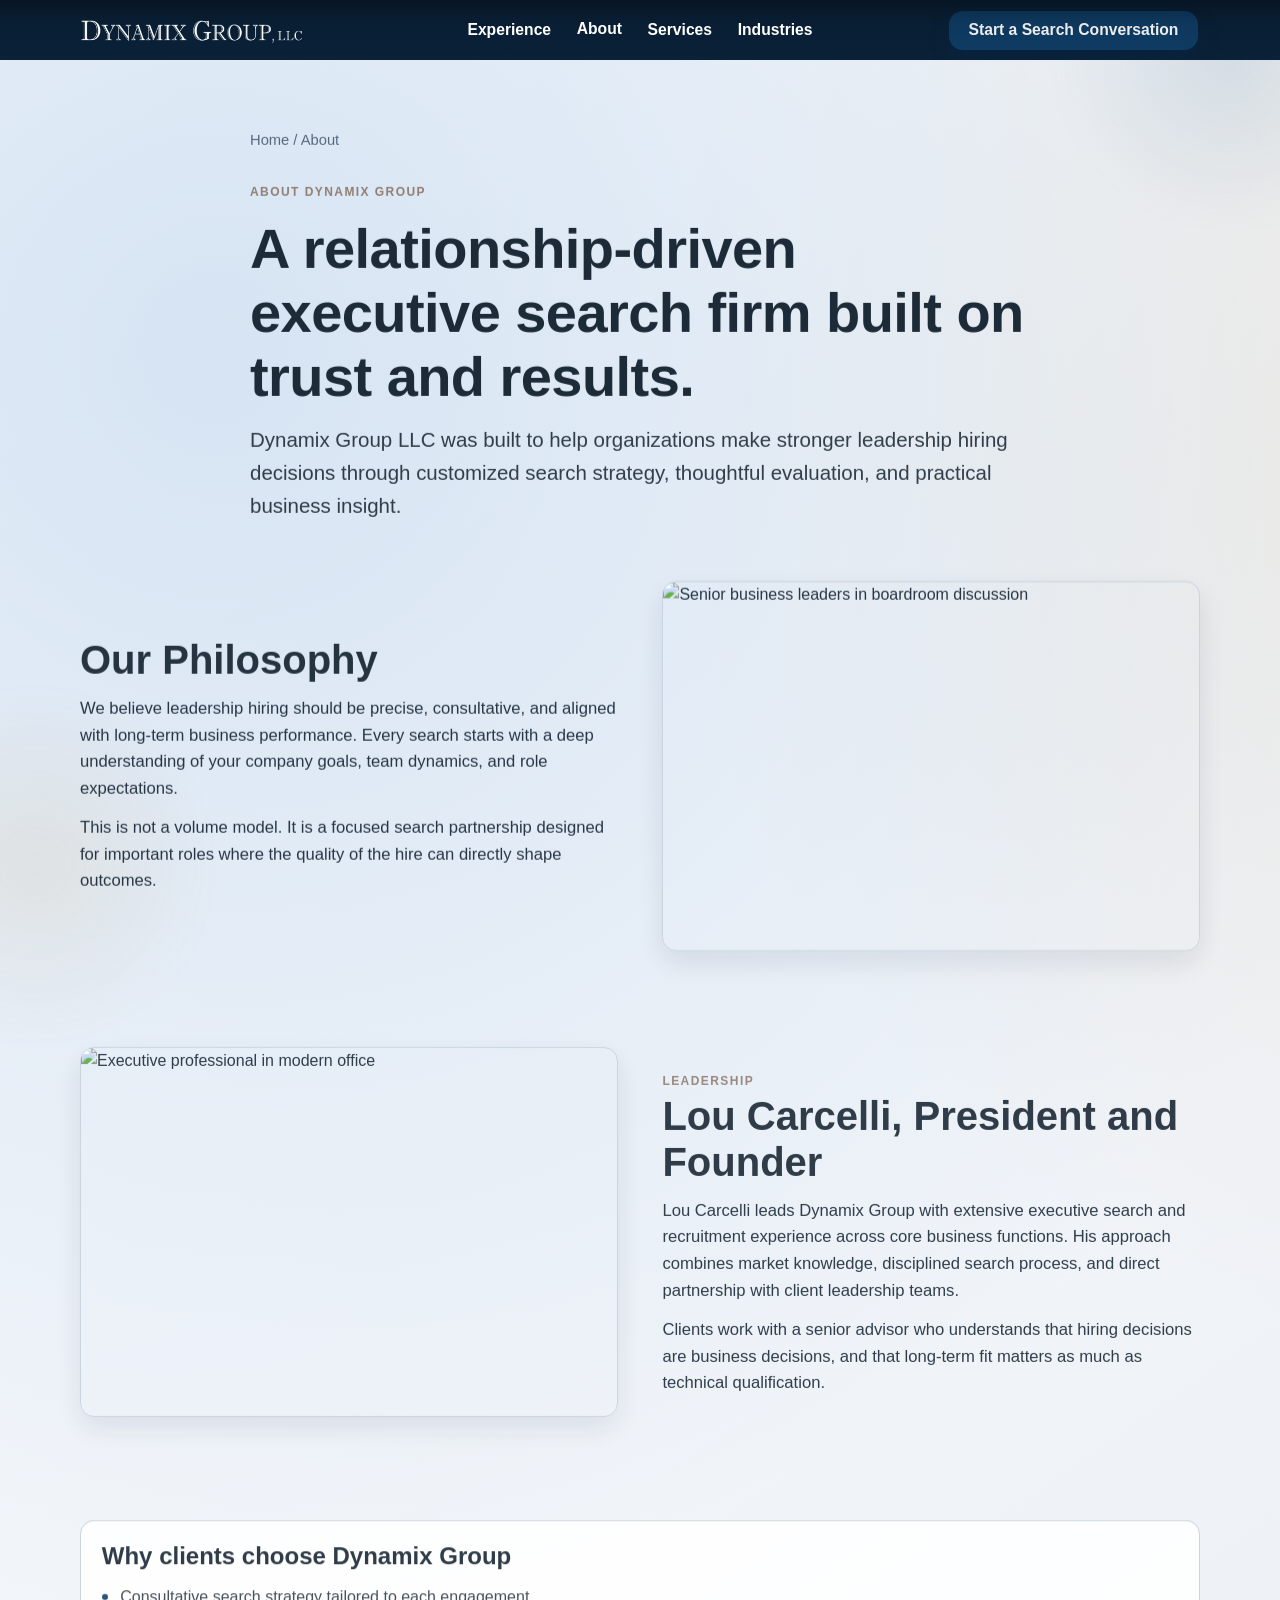
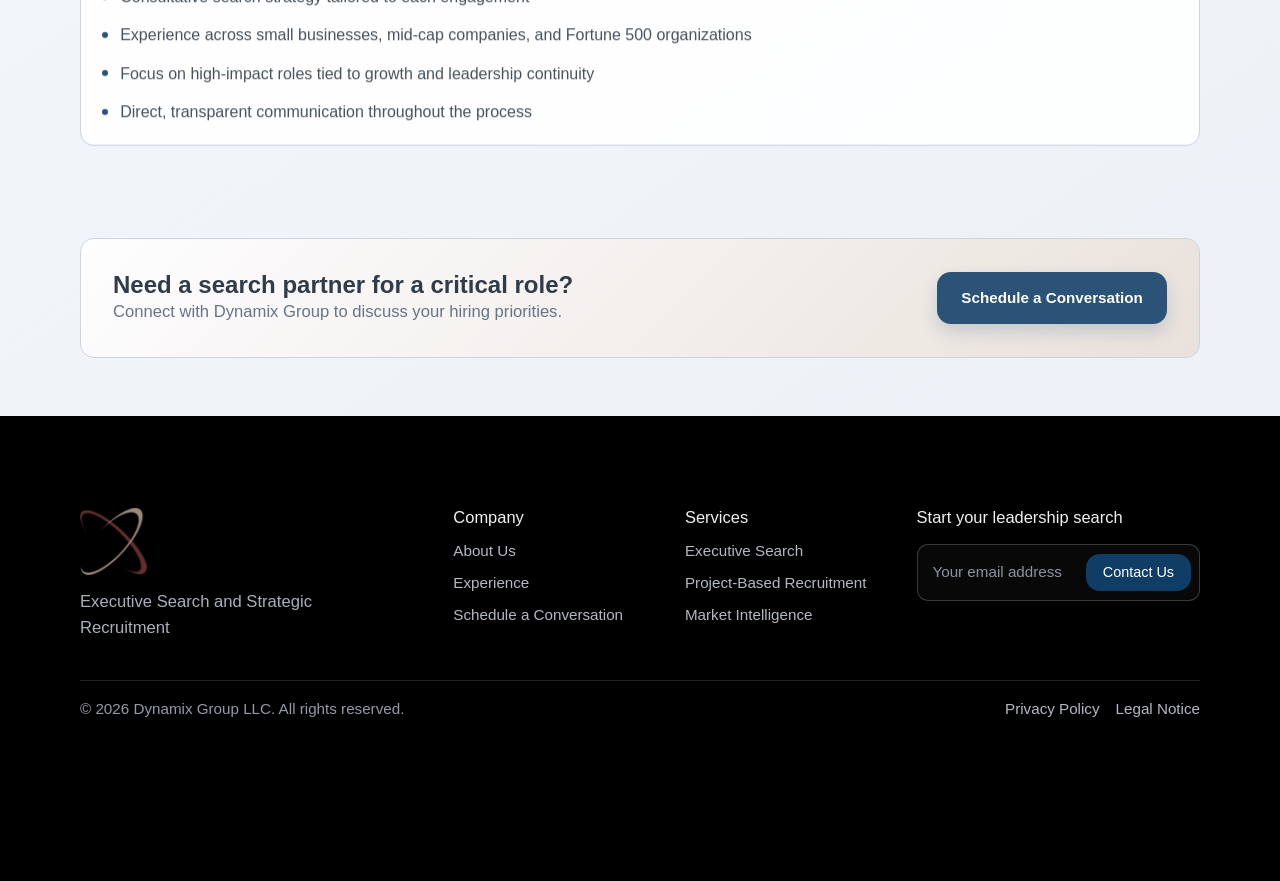
==== about.html @ 551d3ece "Initial commit" ====
<!doctype html>
<html lang="en">
<head>
  <meta charset="UTF-8" />
  <meta name="viewport" content="width=device-width, initial-scale=1.0" />
  <meta name="description" content="Learn about Dynamix Group LLC and Lou Carcelli, President and Founder, and the firm's consultative executive search philosophy." />
  <title>About | Dynamix Group LLC</title>
  <link rel="preconnect" href="https://fonts.googleapis.com" />
  <link rel="preconnect" href="https://fonts.gstatic.com" crossorigin />
  <link href="https://fonts.googleapis.com/css2?family=Cormorant+Garamond:wght@500;600;700&family=Manrope:wght@400;500;600;700&display=swap" rel="stylesheet" />
  <link rel="stylesheet" href="assets/css/styles.css" />
</head>
<body>
  <header class="nav-wrap">
    <div class="container nav">
      <a class="brand" href="index.html" aria-label="Dynamix Group home">
        <img class="brand-wordmark" src="logoword.png" alt="" aria-hidden="true" />
      </a>
      <button class="nav-toggle" aria-label="Toggle menu" aria-expanded="false">Menu</button>
      <nav class="nav-links" aria-label="Primary">
        <div class="nav-menu">
          <a class="nav-link" href="experience.html">Experience</a>
          <a class="nav-link active" href="about.html">About</a>
          <a class="nav-link" href="services.html">Services</a>
          <a class="nav-link" href="industries.html">Industries</a>
        </div>
        <a class="nav-link nav-cta" href="contact.html">Start a Search Conversation</a>
      </nav>
    </div>
  </header>

  <main>
    <section class="page-hero">
      <div class="container statement reveal">
        <p class="breadcrumb">Home / About</p>
        <span class="kicker">About Dynamix Group</span>
        <h1>A relationship-driven executive search firm built on trust and results.</h1>
        <p class="lead">Dynamix Group LLC was built to help organizations make stronger leadership hiring decisions through customized search strategy, thoughtful evaluation, and practical business insight.</p>
      </div>
    </section>

    <section class="section-tight">
      <div class="container split">
        <div class="reveal">
          <h2>Our Philosophy</h2>
          <p style="margin-top: 0.8rem;">We believe leadership hiring should be precise, consultative, and aligned with long-term business performance. Every search starts with a deep understanding of your company goals, team dynamics, and role expectations.</p>
          <p style="margin-top: 0.8rem;">This is not a volume model. It is a focused search partnership designed for important roles where the quality of the hire can directly shape outcomes.</p>
        </div>
        <div class="media-block reveal">
          <img src="https://images.unsplash.com/photo-1520607162513-77705c0f0d4a?auto=format&fit=crop&w=1400&q=80" alt="Senior business leaders in boardroom discussion" loading="lazy" />
        </div>
      </div>
    </section>

    <section class="section">
      <div class="container split">
        <div class="media-block reveal">
          <img src="https://images.unsplash.com/photo-1560250097-0b93528c311a?auto=format&fit=crop&w=1400&q=80" alt="Executive professional in modern office" loading="lazy" />
        </div>
        <div class="reveal">
          <span class="kicker">Leadership</span>
          <h2>Lou Carcelli, President and Founder</h2>
          <p style="margin-top: 0.8rem;">Lou Carcelli leads Dynamix Group with extensive executive search and recruitment experience across core business functions. His approach combines market knowledge, disciplined search process, and direct partnership with client leadership teams.</p>
          <p style="margin-top: 0.8rem;">Clients work with a senior advisor who understands that hiring decisions are business decisions, and that long-term fit matters as much as technical qualification.</p>
        </div>
      </div>
    </section>

    <section class="section-tight">
      <div class="container">
        <div class="card reveal">
          <h3>Why clients choose Dynamix Group</h3>
          <ul class="list" style="margin-top: 0.9rem;">
            <li>Consultative search strategy tailored to each engagement</li>
            <li>Experience across small businesses, mid-cap companies, and Fortune 500 organizations</li>
            <li>Focus on high-impact roles tied to growth and leadership continuity</li>
            <li>Direct, transparent communication throughout the process</li>
          </ul>
        </div>
      </div>
    </section>

    <section class="section-tight">
      <div class="container cta-band reveal">
        <div>
          <h3>Need a search partner for a critical role?</h3>
          <p class="muted">Connect with Dynamix Group to discuss your hiring priorities.</p>
        </div>
        <a class="btn btn-primary" href="contact.html">Schedule a Conversation</a>
      </div>
    </section>
  </main>

  <footer class="site-footer">
    <div class="container footer-shell">
      <div class="footer-grid">
        <div class="footer-brand">
          <img class="footer-wordmark" src="logo.png" alt="Dynamix Group LLC" loading="lazy" />
          <p>Executive Search and Strategic Recruitment</p>
        </div>
        <div class="footer-col">
          <h4>Company</h4>
          <a href="about.html">About Us</a>
          <a href="experience.html">Experience</a>
          <a href="contact.html">Schedule a Conversation</a>
        </div>
        <div class="footer-col">
          <h4>Services</h4>
          <a href="services.html">Executive Search</a>
          <a href="services.html">Project-Based Recruitment</a>
          <a href="services.html">Market Intelligence</a>
        </div>
        <div class="footer-news">
          <h4>Start your leadership search</h4>
          <form class="footer-signup" action="contact.html" method="get">
            <input type="email" name="email" placeholder="Your email address" aria-label="Your email address" />
            <button type="submit">Contact Us</button>
          </form>
        </div>
      </div>
      <div class="footer-bottom">
        <span>&copy; <span id="year"></span> Dynamix Group LLC. All rights reserved.</span>
        <div class="footer-links">
          <a href="contact.html">Privacy Policy</a>
          <a href="contact.html">Legal Notice</a>
        </div>
      </div>
    </div>
  </footer>

  <script src="assets/js/main.js" defer></script>
</body>
</html>
---- assets/css/styles.css ----
@import url("https://fonts.cdnfonts.com/css/overused-grotesk");

:root {
  --bg: #eef2f7;
  --surface: #ffffff;
  --text: #162534;
  --muted: #526377;
  --line: #c6d1dc;
  --accent: #0f3d66;
  --accent-strong: #0a2b49;
  --accent-soft: #dde8f4;
  --logo-gold: #9e897d;
  --logo-red: #0f3d66;
  --highlight: var(--logo-gold);
  --navy-surface: #0a2138;
  --radius: 14px;
  --radius-sm: 8px;
  --nav-height: 60px;
  --shadow-soft: 0 12px 30px rgba(10, 33, 56, 0.1);
  --shadow-elevated: 0 18px 44px rgba(10, 33, 56, 0.17);
  --container: min(1120px, 92vw);
  --section-space: clamp(3.5rem, 7vw, 6.25rem);
  --transition: 320ms cubic-bezier(0.2, 0.65, 0.2, 1);
}

* {
  box-sizing: border-box;
}

html {
  scroll-behavior: smooth;
}

main {
  scroll-snap-type: none;
}

main > section {
  min-height: auto;
  display: block;
  padding: 0;
}

body {
  margin: 0;
  font-family: "Overused Grotesk Roman", "Overused Grotesk", "Avenir Next", "Segoe UI", sans-serif;
  color: var(--text);
  background:
    radial-gradient(circle at 12% 10%, rgba(192, 214, 237, 0.6) 0%, transparent 36%),
    radial-gradient(circle at 90% 12%, rgba(191, 143, 72, 0.15) 0%, transparent 28%),
    linear-gradient(145deg, #f8fafd 0%, var(--bg) 54%, #e8eef6 100%);
  background-size: 140% 140%;
  animation: atmosphereShift 22s ease-in-out infinite alternate;
  line-height: 1.6;
  text-rendering: optimizeLegibility;
  position: relative;
  overflow-x: hidden;
}

body::before,
body::after {
  content: "";
  position: fixed;
  width: clamp(220px, 28vw, 420px);
  aspect-ratio: 1;
  border-radius: 999px;
  pointer-events: none;
  z-index: -1;
  filter: blur(14px);
  opacity: 0.35;
}

body::before {
  top: -8rem;
  right: -8rem;
  background: radial-gradient(circle, rgba(84, 129, 171, 0.45) 0%, rgba(84, 129, 171, 0) 70%);
  animation: drift 18s ease-in-out infinite;
}

body::after {
  bottom: -9rem;
  left: -9rem;
  background: radial-gradient(circle, rgba(191, 143, 72, 0.3) 0%, rgba(191, 143, 72, 0) 72%);
  animation: drift 22s ease-in-out infinite reverse;
}

.intro-overlay {
  position: fixed;
  inset: 0;
  z-index: 120;
  display: grid;
  place-items: center;
  background: transparent;
  opacity: 0;
  visibility: hidden;
  pointer-events: none;
  transition: opacity 0ms linear, visibility 0ms linear;
}

.intro-overlay::before {
  content: none;
}

.intro-overlay::after {
  content: none;
}

.intro-panel {
  position: absolute;
  top: 0;
  bottom: 0;
  width: 50.2%;
  pointer-events: none;
  opacity: 1;
  background-color: #000;
  transform: translateX(0);
  transition: transform 620ms cubic-bezier(0.2, 0.75, 0.2, 1);
}

.intro-panel-left {
  left: 0;
}

.intro-panel-right {
  right: 0;
}

.intro-brand {
  display: inline-flex;
  align-items: center;
  gap: clamp(0.85rem, 2vw, 1.2rem);
  padding: 0;
  border: 0;
  border-radius: 0;
  background: transparent;
  backdrop-filter: none;
  opacity: 1;
  transform: translateY(0) scale(1);
  filter: blur(0);
  position: relative;
  z-index: 3;
  transition: opacity 220ms ease, transform 220ms ease;
}

.intro-logo {
  width: clamp(42px, 4.6vw, 66px);
  height: auto;
  border-radius: 0;
  opacity: 1;
  transform: none;
  filter: none;
}

.intro-wordmark {
  width: clamp(170px, 20vw, 340px);
  height: auto;
  border-radius: 0;
  opacity: 1;
  transform: none;
  filter: none;
}

html.intro-pending .intro-overlay {
  opacity: 1;
  visibility: visible;
  pointer-events: auto;
  transition-delay: 0ms;
}


html.intro-pending .home-page .hero,
html.intro-pending .home-page .nav-wrap {
  opacity: 0;
  filter: none;
  transform: none;
}

html.intro-exit .intro-overlay {
  opacity: 1;
  visibility: visible;
  transition: none;
}

html.intro-exit .intro-panel-left {
  transform: translateX(-102%);
}

html.intro-exit .intro-panel-right {
  transform: translateX(102%);
}

html.intro-exit .intro-brand {
  opacity: 0;
  transform: scale(0.98);
}

html.intro-exit .intro-brand {
  animation: introBrandPixelOut 620ms steps(8, end) forwards;
}

html.intro-exit .home-page .hero,
html.intro-exit .home-page .nav-wrap {
  opacity: 1;
  filter: blur(0) contrast(1);
  transform: scale(1);
}

.home-page .hero,
.home-page .nav-wrap {
  transition: opacity 620ms cubic-bezier(0.2, 0.65, 0.2, 1), filter 620ms ease, transform 620ms ease;
}

img {
  max-width: 100%;
  display: block;
  border-radius: var(--radius-sm);
}

a {
  color: inherit;
  text-decoration: none;
}

.container {
  width: var(--container);
  margin-inline: auto;
}

.section {
  padding: clamp(2.2rem, 5vw, 3.8rem) 0;
}

.section-tight {
  padding: clamp(1.4rem, 3.6vw, 2.6rem) 0;
}

.scroll-section {
  --section-shift: 0px;
  --content-shift: 0px;
  --section-opacity: 1;
  transform: translate3d(0, var(--section-shift), 0);
  opacity: var(--section-opacity);
  transition: transform 160ms linear, opacity 160ms linear;
  will-change: transform, opacity;
}

.scroll-section > .container {
  transform: translate3d(0, var(--content-shift), 0);
  transition: transform 160ms linear;
  will-change: transform;
}

.kicker {
  letter-spacing: 0.12em;
  font-size: 0.75rem;
  text-transform: uppercase;
  color: #8f7a6e;
  font-weight: 700;
}

h1,
h2,
h3,
h4 {
  font-family: "Overused Grotesk Roman", "Overused Grotesk", "Avenir Next", "Segoe UI", sans-serif;
  line-height: 1.15;
  color: #152330;
  margin: 0;
}

h1 {
  font-size: clamp(2rem, 4.5vw, 3.5rem);
  letter-spacing: -0.01em;
}

h2 {
  font-size: clamp(1.6rem, 3.2vw, 2.5rem);
}

h3 {
  font-size: clamp(1.15rem, 2.2vw, 1.5rem);
}

p {
  margin: 0;
  color: var(--text);
  font-size: clamp(1.02rem, 1.3vw, 1.12rem);
}

.lead {
  font-size: clamp(1.12rem, 1.6vw, 1.3rem);
  color: #2a3641;
}

.muted {
  color: var(--muted);
}

.nav-wrap {
  position: sticky;
  top: 0;
  z-index: 40;
  backdrop-filter: blur(10px);
  background: var(--navy-surface);
  border-bottom: 0;
  box-shadow: none;
  overflow: hidden;
}

.nav-wrap::before {
  content: "";
  position: absolute;
  left: 0;
  right: 0;
  bottom: 0;
  height: 0.5px;
  background: rgba(255, 255, 255, 0.16);
  pointer-events: none;
}

.nav-wrap::after {
  content: "";
  position: absolute;
  inset: 0;
  background: linear-gradient(180deg, rgba(0, 0, 0, 0.34) 0%, rgba(0, 0, 0, 0.09) 40%, rgba(0, 0, 0, 0) 100%);
  pointer-events: none;
}

.home-page .nav-wrap {
  position: absolute;
  width: 100%;
  background: transparent;
  backdrop-filter: none;
  box-shadow: none;
  border-bottom: 0;
}

.home-page .nav-wrap::after {
  background: none;
}

.nav {
  min-height: var(--nav-height);
  display: flex;
  align-items: center;
  justify-content: space-between;
  gap: 1.2rem;
  position: relative;
}

.brand {
  display: inline-flex;
  align-items: center;
  gap: 0;
  line-height: 1;
  color: #f3f8ff;
  position: relative;
  flex: 0 0 auto;
  z-index: 2;
}

.brand-logo {
  width: 40px;
  height: 40px;
  border-radius: 0;
  object-fit: contain;
  box-shadow: none;
  flex: 0 0 auto;
}

.brand-wordmark {
  height: 32px;
  width: auto;
  max-width: min(46vw, 280px);
  object-fit: contain;
  border-radius: 0;
  box-shadow: none;
  flex: 0 1 auto;
}

.nav-links {
  display: flex;
  align-items: center;
  justify-content: flex-end;
  gap: 0;
  flex: 1 1 auto;
  min-width: 0;
  padding-inline: 0.15rem;
}

.nav-menu {
  display: flex;
  align-items: center;
  justify-content: center;
  gap: clamp(1rem, 2vw, 1.6rem);
  position: absolute;
  left: 50%;
  transform: translateX(-50%);
  min-width: max-content;
  z-index: 1;
}

.nav-link {
  color: #ffffff;
  font-size: 0.98rem;
  font-weight: 600;
  padding: 0.35rem 0;
  border-bottom: 0;
  transition: color var(--transition), transform var(--transition);
}

.nav-link:hover,
.nav-link:focus-visible,
.nav-link.active {
  color: #ffffff;
  transform: translateY(-1px);
}

.nav-cta {
  margin-left: auto;
  padding: 0.68rem 1.2rem;
  border-radius: 14px;
  background: #0f3d66;
  border: 0;
  box-shadow: 0 8px 20px rgba(11, 47, 80, 0.3);
  line-height: 1.1;
}

.nav-cta:hover,
.nav-cta:focus-visible,
.nav-cta.active {
  background: #145182;
  color: #ffffff;
  transform: translateY(-1px);
}

.nav-toggle {
  display: none;
  border: 0;
  background: transparent;
  color: #f3f8ff;
  width: 44px;
  height: 44px;
  border-radius: 8px;
}

.btn {
  display: inline-flex;
  align-items: center;
  justify-content: center;
  gap: 0.45rem;
  padding: 0.82rem 1.45rem;
  border-radius: 14px;
  border: 1px solid transparent;
  font-weight: 700;
  font-size: 0.95rem;
  transition: transform var(--transition), background-color var(--transition), color var(--transition), border-color var(--transition), box-shadow var(--transition);
  position: relative;
  overflow: hidden;
}

.btn:hover,
.btn:focus-visible {
  transform: translateY(-2px);
}

.btn-primary {
  background: var(--logo-red);
  color: #fff;
  box-shadow: 0 8px 18px rgba(15, 61, 102, 0.2);
}

.btn-primary::before {
  content: none;
}

.btn-primary:hover,
.btn-primary:focus-visible {
  background: #0b3152;
  box-shadow: 0 10px 20px rgba(15, 61, 102, 0.24);
}

.btn-secondary {
  border-color: rgba(15, 61, 102, 0.35);
  color: var(--logo-red);
  background: #ffffff;
}

.btn-secondary:hover,
.btn-secondary:focus-visible {
  border-color: var(--logo-red);
  background: #eef4fa;
  box-shadow: 0 8px 16px rgba(15, 61, 102, 0.12);
}

.hero {
  min-height: calc(100svh - var(--nav-height));
  padding-top: clamp(1rem, 2.8vh, 2.1rem);
  padding-bottom: clamp(1rem, 2.8vh, 2.1rem);
  background: #000;
  color: #e9f2fb;
  position: relative;
  overflow: hidden;
}

.hero-video {
  position: absolute;
  inset: 0;
  width: 100%;
  height: 100%;
  object-fit: cover;
  z-index: 0;
}

.home-page .hero {
  min-height: 94svh;
  padding-top: var(--nav-height);
  padding-bottom: 0;
  display: flex;
  align-items: center;
}

.home-page .hero .hero-grid {
  min-height: calc(94svh - var(--nav-height));
  align-content: center;
}

.hero::before,
.hero::after {
  content: "";
  position: absolute;
  inset-inline: 0;
  pointer-events: none;
  z-index: 1;
}

.hero::before {
  top: 0;
  height: 36%;
  background: linear-gradient(180deg, rgba(0, 0, 0, 0.48) 0%, rgba(0, 0, 0, 0.24) 46%, rgba(0, 0, 0, 0) 100%);
}

.hero::after {
  bottom: 0;
  height: 34%;
  background: linear-gradient(0deg, rgba(0, 0, 0, 0.82) 0%, rgba(0, 0, 0, 0.44) 56%, rgba(0, 0, 0, 0) 100%);
}

.hero > .container {
  position: relative;
  z-index: 2;
}

.hero-grid {
  display: grid;
  grid-template-columns: 1fr;
  gap: clamp(1.6rem, 4vw, 3rem);
  align-items: center;
  justify-items: center;
}

.hero-copy {
  display: grid;
  gap: 0.72rem;
  max-width: 860px;
  text-align: center;
  justify-items: center;
}

.hero h1,
.hero h2,
.hero h3,
.hero h4 {
  color: #ffffff;
  font-size: clamp(2.6rem, 6.2vw, 5rem);
  line-height: 1.06;
  margin: 0;
}

.hero-typing {
  min-height: 2.4em;
  display: flex;
  flex-direction: column;
  align-items: center;
  justify-content: center;
  row-gap: 0.2em;
}

.typing-prefix {
  white-space: nowrap;
  display: block;
  text-align: center;
  font-weight: 400;
}

.typing-word {
  display: inline-flex;
  align-items: center;
  justify-content: center;
  min-width: 15ch;
}

.typing-word-live {
  white-space: nowrap;
  text-align: left;
  font-weight: 900;
  text-transform: uppercase;
  letter-spacing: 0.005em;
}

.hero .typing-word-live {
  font-weight: 900 !important;
}

.typing-word-ghost {
  display: none;
}

.typing-cursor {
  display: inline-block;
  width: 0.08em;
  height: 1em;
  background: #ffffff;
  margin-left: 0.08em;
  margin-right: 0.03em;
  vertical-align: -0.08em;
  animation: blinkCursor 900ms steps(1, end) infinite;
}

.hero p,
.hero .lead,
.hero .panel-caption {
  color: #ffffff;
  font-size: clamp(1.1rem, 1.65vw, 1.35rem);
  line-height: 1.4;
}

.hero .kicker {
  color: #ffffff;
}

.hero .btn {
  color: #ffffff;
}

.hero .btn-secondary {
  color: #ffffff;
  border-color: rgba(255, 255, 255, 0.7);
  background: rgba(255, 255, 255, 0.1);
}

.hero .btn-secondary:hover,
.hero .btn-secondary:focus-visible {
  color: #ffffff;
  border-color: #ffffff;
  background: rgba(255, 255, 255, 0.2);
}

.hero-actions {
  display: flex;
  flex-wrap: wrap;
  gap: 0.75rem;
  justify-content: center;
}

.hero-marquee {
  --marquee-visible-logos: 7;
  --marquee-gap: 1.2rem;
  position: absolute;
  left: 0;
  right: 0;
  bottom: 0;
  overflow: hidden;
  z-index: 2;
  pointer-events: none;
  mask-image: none;
  -webkit-mask-image: none;
  padding: 0.2rem 0;
}

.services-marquee {
  position: relative;
  left: auto;
  right: auto;
  bottom: auto;
  z-index: auto;
  width: 100vw;
  max-width: 100vw;
  margin: 0 calc(50% - 50vw) 1.25rem;
  order: 0;
  padding: 0.22rem 0 0.28rem;
}

.services-feature > .container > .services-marquee:first-child {
  margin-top: 0;
  align-self: stretch;
}

.services-marquee::before {
  background: rgba(26, 38, 52, 0.22);
}

.services-marquee::after {
  content: "";
  position: absolute;
  left: 0;
  right: 0;
  bottom: 0;
  height: 0.5px;
  background: rgba(26, 38, 52, 0.14);
  pointer-events: none;
}

.hero-marquee::before {
  content: "";
  position: absolute;
  left: 0;
  right: 0;
  top: 0;
  height: 0.5px;
  background: rgba(255, 255, 255, 0.14);
  pointer-events: none;
}

.hero-marquee-track {
  display: flex;
  align-items: center;
  gap: var(--marquee-gap);
  width: max-content;
  height: 44px;
  animation: heroLogoMarquee 60s linear infinite;
}

.hero-logo-pill {
  height: 44px;
  flex: 0 0 calc((100vw - (var(--marquee-gap) * (var(--marquee-visible-logos) - 1))) / var(--marquee-visible-logos));
  display: inline-flex;
  align-items: center;
  justify-content: center;
  border: 0;
  border-radius: 0;
  background: transparent;
  backdrop-filter: none;
}

.hero-logo-pill img {
  height: 24px;
  width: auto;
  max-width: 170px;
  object-fit: contain;
  border-radius: 0;
  filter: none;
}

.recruiting-activity {
  background: #ffffff;
  border-top: 0;
  border-bottom: 1px solid rgba(160, 173, 190, 0.18);
  padding: clamp(3rem, 5.5vw, 4.8rem) 0;
  min-height: 100svh;
}

.recruiting-wrap {
  display: grid;
  grid-template-columns: minmax(340px, 1.06fr) minmax(280px, 0.94fr);
  gap: clamp(1.6rem, 3vw, 2.6rem);
  align-items: center;
}

.recruiting-visual-card {
  position: relative;
  min-height: clamp(360px, 42vw, 460px);
  width: 100%;
}

.recruiting-alert-stage {
  position: relative;
  z-index: 1;
  padding: 0;
  display: grid;
  align-content: start;
  width: 100%;
  min-height: clamp(320px, 36vw, 400px);
  overflow: visible;
}

.recruiting-alert-card {
  position: absolute;
  left: 0;
  right: 0;
  top: 0;
  z-index: 2;
  border-radius: 14px;
  border: 1px solid rgba(198, 208, 220, 0.9);
  background: rgba(255, 255, 255, 0.92);
  box-shadow: none;
  backdrop-filter: none;
  -webkit-backdrop-filter: none;
  padding: 0.82rem 4rem 0.9rem 3.25rem;
  opacity: 0;
  transform: translate3d(0, 320px, 0) scale(0.98);
  animation: recruitingWheel 10.8s linear infinite;
  animation-delay: var(--alert-delay, 0s);
  animation-play-state: running;
  backface-visibility: hidden;
  contain: paint;
  will-change: transform, opacity;
}

.recruiting-alert-card::before {
  content: "";
  position: absolute;
  left: 0.94rem;
  top: 50%;
  width: 1.72rem;
  height: 1.72rem;
  border-radius: 999px;
  background: linear-gradient(135deg, #f19a3d 0%, #cb3d2f 100%);
  transform: translateY(-50%);
  box-shadow: 0 6px 12px rgba(203, 61, 47, 0.24);
}

.recruiting-alert-card::after {
  content: "+1";
  position: absolute;
  right: 0.95rem;
  top: 50%;
  width: 1.9rem;
  height: 1.9rem;
  border-radius: 999px;
  background: #0f1115;
  color: #ffffff;
  display: inline-flex;
  align-items: center;
  justify-content: center;
  font-size: 0.8rem;
  font-weight: 500;
  transform: translateY(-50%);
  box-shadow: none;
}

.recruiting-alert-card h3 {
  margin: 0.14rem 0 0.2rem;
  font-size: clamp(0.96rem, 1.05vw, 1.04rem);
  line-height: 1.32;
  color: #1a2b3e;
  font-weight: 500;
}

.recruiting-alert-card p {
  margin: 0;
  font-size: clamp(0.83rem, 0.9vw, 0.9rem);
  line-height: 1.42;
  color: #43596f;
}

.recruiting-alert-card:nth-child(4n + 1) {
  background: rgba(255, 255, 255, 0.94);
}

.recruiting-alert-card:nth-child(4n + 2) {
  background: rgba(247, 251, 255, 0.93);
}

.recruiting-alert-card:nth-child(4n + 3) {
  background: rgba(250, 250, 255, 0.92);
}

.recruiting-alert-card:nth-child(4n + 4) {
  background: rgba(248, 250, 252, 0.91);
}

.recruiting-alert-label {
  margin: 0;
  display: flex;
  align-items: center;
  justify-content: space-between;
  gap: 0.5rem;
  font-size: 0.67rem;
  letter-spacing: 0.09em;
  text-transform: uppercase;
  color: #0f3d66;
  font-weight: 500;
}

.recruiting-alert-label span {
  display: inline-flex;
  align-items: center;
  padding: 0.18rem 0.42rem;
  border-radius: 999px;
  background: rgba(15, 61, 102, 0.11);
}

.recruiting-alert-label time {
  letter-spacing: 0.04em;
  color: #6a7d91;
  text-transform: none;
  font-size: 0.66rem;
}

@keyframes recruitingWheel {
  0% {
    opacity: 0.03;
    transform: translate3d(0, 282px, 0) scale(0.985);
    box-shadow: none;
    z-index: 2;
  }
  22% {
    opacity: 0.1;
    transform: translate3d(0, 220px, 0) scale(0.988);
    box-shadow: none;
    z-index: 3;
  }
  44% {
    opacity: 0.24;
    transform: translate3d(0, 150px, 0) scale(0.992);
    box-shadow: none;
    z-index: 4;
  }
  64% {
    opacity: 0.5;
    transform: translate3d(0, 82px, 0) scale(0.996);
    box-shadow: none;
    z-index: 5;
  }
  76% {
    opacity: 0.84;
    transform: translate3d(0, 22px, 0) scale(0.998);
    box-shadow: none;
    z-index: 5;
  }
  82% {
    opacity: 1;
    transform: translate3d(0, -10px, 0) scale(1.018);
    box-shadow: none;
    z-index: 6;
  }
  86% {
    opacity: 1;
    transform: translate3d(0, 0, 0) scale(1);
    box-shadow: none;
    z-index: 6;
  }
  90% {
    opacity: 1;
    transform: translate3d(0, 0, 0) scale(1);
    box-shadow: none;
    z-index: 6;
  }
  94% {
    opacity: 0;
    transform: translate3d(0, -84px, 0) scale(1.02);
    box-shadow: none;
    z-index: 6;
  }
  94.1% {
    opacity: 0;
    transform: translate3d(0, 320px, 0) scale(0.98);
    box-shadow: none;
    z-index: 1;
  }
  100% {
    opacity: 0.04;
    transform: translate3d(0, 282px, 0) scale(0.985);
    box-shadow: none;
    z-index: 2;
  }
}

.recruiting-copy {
  display: grid;
  gap: 0.72rem;
  max-width: 540px;
}

.recruiting-copy h2 {
  margin: 0.2rem 0 0.32rem;
  color: #11273d;
  font-size: clamp(1.8rem, 3vw, 2.8rem);
  line-height: 1.14;
  letter-spacing: -0.01em;
  font-weight: 500;
}

.recruiting-copy p {
  margin: 0;
  color: #31485f;
  font-size: clamp(0.98rem, 1.14vw, 1.1rem);
  line-height: 1.52;
}

.services-feature {
  position: relative;
  background: #f5f7fa;
  border-top: 1px solid rgba(158, 137, 125, 0.28);
  border-bottom: 1px solid rgba(158, 137, 125, 0.18);
  min-height: 100svh;
  display: flex;
  align-items: stretch;
  padding-top: clamp(2rem, 4.2vw, 3rem);
  padding-bottom: clamp(2.4rem, 4.8vw, 3.4rem);
}

.services-feature::before {
  content: "";
  position: absolute;
  left: 0;
  right: 0;
  top: 0;
  height: clamp(16px, 2.2vw, 26px);
  background: linear-gradient(180deg, rgba(14, 21, 32, 0.08) 0%, rgba(14, 21, 32, 0) 100%);
  pointer-events: none;
}

.services-feature > .container {
  display: flex;
  flex-direction: column;
  justify-content: flex-start;
  width: 100%;
}

.services-feature-head {
  text-align: center;
  max-width: 820px;
  margin: 0 auto 1.9rem;
  display: grid;
  gap: 0.65rem;
}

.services-feature .kicker,
.services-feature-head h2,
.services-feature-head .section-cycle-title,
.services-feature .btn {
  font-weight: 400;
}

.services-feature-grid {
  display: grid;
  grid-template-columns: repeat(3, minmax(0, 1fr));
  gap: 1rem;
  align-items: stretch;
  width: min(1090px, 100%);
  margin: 0 auto;
}

.engage-card {
  --engage-radius: 10px;
  position: relative;
  width: 100%;
  aspect-ratio: 1 / 1.05;
  border-radius: var(--engage-radius);
  overflow: hidden;
  border: 1px solid rgba(255, 255, 255, 0.3);
  box-shadow: 0 18px 40px rgba(26, 20, 18, 0.14);
  isolation: isolate;
  transition: transform var(--transition), box-shadow var(--transition);
}

.engage-card:hover {
  transform: translateY(-6px);
  box-shadow: 0 24px 46px rgba(16, 19, 26, 0.2);
}

.engage-card::before {
  content: "";
  position: absolute;
  inset: 0;
  background: linear-gradient(180deg, rgba(7, 10, 16, 0.12) 30%, rgba(6, 8, 13, 0.72) 100%);
  z-index: 1;
}

.engage-card img {
  position: absolute;
  inset: 0;
  width: 100%;
  height: 100%;
  object-fit: cover;
  transform: scale(1.02);
  transition: transform 0.8s ease;
}

.engage-card:hover img {
  transform: scale(1.07);
}

.engage-overlay {
  position: absolute;
  left: 1rem;
  right: 1rem;
  bottom: 1rem;
  height: 50%;
  z-index: 2;
  padding: 0.92rem 0.9rem 0.96rem;
  border-radius: var(--engage-radius);
  border: 1px solid rgba(244, 247, 251, 0.4);
  background: linear-gradient(150deg, rgba(236, 240, 245, 0.34), rgba(225, 230, 236, 0.24));
  backdrop-filter: blur(10px);
  -webkit-backdrop-filter: blur(10px);
  display: grid;
  grid-template-rows: auto minmax(0, 1fr) auto;
  row-gap: 0.58rem;
  overflow: hidden;
}

.engage-overlay h3 {
  margin: 0;
  color: #ffffff;
  letter-spacing: 0.01em;
  font-size: clamp(1rem, 1.35vw, 1.28rem);
  line-height: 1.18;
  font-weight: 400;
}

.engage-title {
  display: flex;
  align-items: center;
  gap: 0.48rem;
  min-height: 2.7rem;
}

.engage-symbol {
  width: 1.28rem;
  height: 1.28rem;
  flex: 0 0 1.28rem;
  display: inline-flex;
  align-items: center;
  justify-content: center;
  color: rgba(255, 255, 255, 0.92);
}

.engage-symbol svg {
  width: 1.18rem;
  height: 1.18rem;
  fill: none;
  stroke: currentColor;
  stroke-width: 1.8;
  stroke-linecap: round;
  stroke-linejoin: round;
}

.engage-overlay p {
  margin: 0;
  color: rgba(255, 255, 255, 0.96);
  font-size: clamp(0.84rem, 0.95vw, 0.98rem);
  line-height: 1.4;
  overflow-wrap: anywhere;
  display: -webkit-box;
  -webkit-box-orient: vertical;
  -webkit-line-clamp: 5;
  overflow: hidden;
}

.engage-more {
  margin-top: 0;
  display: inline-block;
  padding-top: 0.2rem;
  font-size: 0.84rem;
  font-weight: 400;
  letter-spacing: 0.04em;
  text-transform: uppercase;
  color: rgba(255, 255, 255, 0.96);
}

.services-feature-cta {
  margin-top: 1.2rem;
  display: flex;
  justify-content: center;
}

.about-us-feature {
  position: relative;
  overflow: hidden;
  border-top: 1px solid rgba(18, 24, 32, 0.08);
  border-bottom: 1px solid rgba(18, 24, 32, 0.12);
  padding: clamp(3.2rem, 5.4vw, 4.4rem) 0;
}

.about-us-bg {
  position: absolute;
  inset: -8%;
  background-image: url("../../lou.png");
  background-size: cover;
  background-position: center;
  filter: blur(30px) saturate(0.88) brightness(0.92);
  transform: scale(1.14);
  opacity: 0.68;
}

.about-us-feature::before {
  content: "";
  position: absolute;
  inset: 0;
  background: linear-gradient(180deg, rgba(9, 13, 18, 0.62), rgba(12, 16, 22, 0.72));
}

.about-us-wrap {
  position: relative;
  z-index: 1;
}

.about-us-head {
  text-align: center;
  max-width: 820px;
  margin: 0 auto 1.35rem;
}

.about-chip {
  display: inline-flex;
  align-items: center;
  justify-content: center;
  padding: 0.38rem 0.95rem;
  border-radius: 999px;
  border: 1px solid rgba(255, 255, 255, 0.42);
  background: rgba(238, 243, 249, 0.74);
  color: #1b2430;
  font-size: 0.76rem;
  font-weight: 400;
  letter-spacing: 0.08em;
  text-transform: uppercase;
}

.about-us-head h2 {
  margin: 0.8rem auto 0;
  color: #ffffff;
  max-width: 780px;
  font-size: clamp(1.9rem, 3.6vw, 2.95rem);
  line-height: 1.12;
  letter-spacing: -0.01em;
  font-weight: 400;
}

.about-us-tabs {
  display: flex;
  justify-content: center;
  margin: 0 auto 1.2rem;
}

.about-us-tabs span {
  text-align: center;
  color: rgba(241, 245, 252, 0.95);
  font-size: 1.02rem;
  min-width: min(360px, 90%);
  padding-bottom: 0.72rem;
  border-bottom: 1px solid rgba(255, 255, 255, 0.34);
}

.about-us-card {
  max-width: 1140px;
  margin: 0 auto;
  border-radius: 10px;
  border: 1px solid rgba(255, 255, 255, 0.28);
  background: linear-gradient(115deg, rgba(248, 251, 255, 0.14), rgba(222, 229, 236, 0.1));
  backdrop-filter: blur(12px);
  -webkit-backdrop-filter: blur(12px);
  box-shadow: 0 26px 55px rgba(2, 5, 9, 0.28);
  padding: 0.78rem;
  display: grid;
  grid-template-columns: minmax(240px, 36%) minmax(0, 1fr);
  gap: 0.95rem;
}

.about-us-photo {
  border-radius: 8px;
  overflow: hidden;
  aspect-ratio: auto;
  min-height: 0;
  max-height: none;
  background: rgba(0, 0, 0, 0.18);
  display: flex;
  align-items: center;
  justify-content: center;
}

.about-us-photo img {
  width: 100%;
  height: auto;
  object-fit: contain;
  object-position: center;
  display: block;
}

.about-us-content {
  align-self: stretch;
  display: flex;
  flex-direction: column;
  justify-content: center;
  align-items: center;
  color: #ffffff;
  text-align: center;
  padding: 0.3rem 0.7rem;
}

.about-us-mark {
  margin: 0;
  font-size: 0.78rem;
  letter-spacing: 0.14em;
  text-transform: uppercase;
  color: rgba(244, 248, 255, 0.82);
}

.about-us-quote {
  margin: 0.7rem 0 1rem;
  font-size: clamp(1.32rem, 2.15vw, 2.35rem);
  line-height: 1.2;
  font-weight: 400;
  color: rgba(255, 255, 255, 0.98);
  max-width: 28ch;
  text-align: center;
  white-space: normal;
}

.about-us-name {
  margin: 0;
  font-size: 1.03rem;
  font-weight: 400;
  color: rgba(255, 255, 255, 0.95);
}

.about-us-role {
  margin: 0.16rem 0 0;
  font-size: 0.87rem;
  letter-spacing: 0.08em;
  text-transform: uppercase;
  color: rgba(242, 245, 250, 0.82);
}

.section-cycle-title {
  position: relative;
  padding-bottom: 0.6rem;
}

.section-cycle-title::before,
.section-cycle-title::after {
  content: "";
  position: absolute;
  left: 50%;
  transform: translateX(-50%);
  bottom: 0;
  width: min(170px, 46%);
  height: 2px;
  border-radius: 999px;
}

.section-cycle-title::before {
  background: rgba(125, 141, 160, 0.28);
}

.section-cycle-title::after {
  background: #2c7dd2;
  transform: translateX(-50%) scaleX(var(--section-progress, 0));
  transform-origin: left center;
  transition: transform 120ms linear;
}

.workflow-section {
  background: #ffffff;
  padding: clamp(0.02rem, 0.18vw, 0.1rem) 0 clamp(5rem, 8vw, 7rem);
  border-top: 1px solid rgba(160, 173, 190, 0.26);
  border-bottom: 0;
}

.workflow-wrap {
  display: grid;
  gap: 1.6rem;
}

.workflow-body {
  border: 1px solid #d3d9e1;
  border-radius: 12px;
  background: #ffffff;
  padding: 0;
  box-shadow: none;
  display: grid;
  gap: 0;
}

.workflow-head {
  text-align: center;
  max-width: 860px;
  margin: 0 auto;
}

.workflow-kicker {
  display: inline-flex;
  align-items: center;
  justify-content: center;
  border-radius: 999px;
  padding: 0.38rem 0.9rem;
  border: 1px solid #d6dbe3;
  background: #eceff4;
  color: #2d3e52;
  font-size: 0.75rem;
  letter-spacing: 0.09em;
  font-weight: 400;
}

.workflow-head h2 {
  margin: 0.9rem auto 0;
  max-width: 23ch;
  color: #0e2135;
  line-height: 1.12;
  letter-spacing: -0.01em;
  font-weight: 400;
}

.workflow-head p {
  margin: 0.8rem auto 0;
  max-width: 64ch;
  color: #58687a;
}

.workflow-tabs {
  display: grid;
  grid-template-columns: repeat(5, minmax(0, 1fr));
  overflow: hidden;
  padding: 0;
  scrollbar-width: thin;
  width: min(100%, 1090px);
  margin: 0 auto;
  -webkit-overflow-scrolling: touch;
  border: 0;
  border-radius: 12px 12px 0 0;
  background: #ffffff;
}

.workflow-tabs::-webkit-scrollbar {
  height: 6px;
}

.workflow-tabs::-webkit-scrollbar-thumb {
  background: rgba(120, 138, 158, 0.45);
  border-radius: 999px;
}

.workflow-tab {
  border: 0;
  border-right: 1px solid #d4dbe4;
  background: transparent;
  color: #1b2430;
  border-radius: 0;
  padding: 1rem 0.6rem 1.03rem;
  font: inherit;
  font-size: clamp(0.74rem, 0.9vw, 0.86rem);
  line-height: 1.2;
  font-weight: 400;
  white-space: nowrap;
  cursor: pointer;
  transition: color var(--transition), background var(--transition);
  position: relative;
  text-align: center;
  min-width: 0;
  overflow: hidden;
}

.workflow-tab:last-child {
  border-right: 0;
}

.workflow-tab:hover {
  background: rgba(12, 24, 38, 0.03);
}

.workflow-tab.is-active {
  color: #e35b2e;
}

.workflow-tab.is-active::after {
  content: "";
  position: absolute;
  left: 0;
  right: 0;
  bottom: 0;
  height: 2.5px;
  background: #e35b2e;
  transform: scaleX(var(--workflow-progress, 1));
  transform-origin: left center;
  transition: transform 120ms linear;
}

.workflow-panel {
  border: 0;
  border-radius: 0;
  background: #ffffff;
  box-shadow: none;
  border-top: 1px solid #d4dbe4;
  padding: clamp(1.55rem, 2.6vw, 2.1rem) clamp(1.35rem, 2.2vw, 1.9rem) clamp(1.5rem, 2.4vw, 2rem);
  display: grid;
  grid-template-columns: minmax(300px, 0.92fr) minmax(380px, 1.08fr);
  gap: clamp(1.2rem, 2.2vw, 1.8rem);
  align-items: stretch;
  width: 100%;
  margin: 0 auto;
}

.workflow-copy {
  border-radius: 0;
  background: transparent;
  border: 0;
  padding: clamp(0.3rem, 0.9vw, 0.55rem) clamp(0.2rem, 0.7vw, 0.35rem);
  display: grid;
  align-content: start;
  gap: 0.9rem;
  transition: opacity 220ms ease, transform 220ms ease;
}

.workflow-copy .btn {
  justify-self: center;
}

.workflow-copy.is-switching {
  opacity: 0;
  transform: translateY(8px);
}

.workflow-copy h3 {
  margin: 0;
  color: #10293f;
  font-size: clamp(1.75rem, 2.8vw, 2.55rem);
  line-height: 1.16;
  font-weight: 400;
}

.workflow-copy p {
  margin: 0;
  color: #425467;
  max-width: 44ch;
  font-size: clamp(0.9rem, 1.02vw, 1rem);
  line-height: 1.48;
}

.workflow-keyword {
  display: inline-block;
  color: #0f3d66;
  font-weight: 400;
  animation: workflowKeywordPop 3.2s ease-in-out infinite;
}

.workflow-section .workflow-lines path,
.workflow-section .workflow-flow-dot,
.workflow-section .workflow-node,
.workflow-section .workflow-need-link,
.workflow-section .workflow-need-link::after,
.workflow-section .workflow-keyword {
  animation-play-state: paused;
}

.workflow-section.workflow-idle .workflow-lines path,
.workflow-section.workflow-idle .workflow-flow-dot,
.workflow-section.workflow-idle .workflow-node,
.workflow-section.workflow-idle .workflow-need-link,
.workflow-section.workflow-idle .workflow-need-link::after,
.workflow-section.workflow-idle .workflow-keyword {
  animation: none !important;
}

.workflow-section.workflow-in-view .workflow-lines path,
.workflow-section.workflow-in-view .workflow-flow-dot,
.workflow-section.workflow-in-view .workflow-node,
.workflow-section.workflow-in-view .workflow-need-link,
.workflow-section.workflow-in-view .workflow-need-link::after,
.workflow-section.workflow-in-view .workflow-keyword {
  animation-play-state: running;
}

.workflow-visual {
  position: absolute;
  inset: 0;
  border-radius: 0;
  border: 0;
  background: #ffffff;
  overflow: hidden;
  opacity: 0;
  transform: translateY(4px) scale(0.995);
  transition: opacity 320ms ease, transform 320ms ease;
  pointer-events: none;
}

.workflow-visual.is-active {
  opacity: 1;
  transform: translateY(0) scale(1);
}

.workflow-visual-stage {
  position: relative;
  min-height: 430px;
  border-radius: 0;
}

.workflow-lines {
  position: absolute;
  inset: 0;
  width: 100%;
  height: 100%;
  opacity: 0.68;
}

.workflow-lines path {
  fill: none;
  stroke: rgba(64, 91, 118, 0.24);
  stroke-width: 2.2;
  stroke-linecap: round;
  stroke-dasharray: 5 8;
  animation: workflowLineRun 4.8s linear infinite;
}

.workflow-visual[data-workflow-visual="need"] .workflow-lines path {
  stroke: transparent;
  animation: none;
}

.workflow-lines path:nth-child(2) {
  animation-delay: 0.8s;
}

.workflow-lines path:nth-child(3) {
  animation-delay: 1.6s;
}

.workflow-flow-dot {
  position: absolute;
  top: var(--lane-y, 50%);
  left: 12%;
  width: 8px;
  height: 8px;
  border-radius: 999px;
  background: #e35b2e;
  box-shadow: 0 0 0 3px rgba(227, 91, 46, 0.2);
  transform: translate(-50%, -50%);
  animation: workflowDotRun 3.9s linear infinite;
  animation-delay: var(--delay, 0s);
  pointer-events: none;
}

.workflow-node {
  position: absolute;
  left: clamp(11%, var(--x, 50%), 89%);
  top: clamp(13%, var(--y, 50%), 87%);
  display: inline-flex;
  align-items: center;
  justify-content: center;
  border-radius: 999px;
  border: 1px solid #d3dbe5;
  background: rgba(255, 255, 255, 0.92);
  box-shadow: 0 8px 22px rgba(15, 36, 58, 0.14);
  color: #23384f;
  font-size: 0.8rem;
  font-weight: 400;
  letter-spacing: 0.01em;
  line-height: 1.15;
  text-align: center;
  max-width: min(190px, 42%);
  padding: 0.34rem 0.62rem;
  animation: workflowNodeFloat 6.5s ease-in-out infinite, workflowNodePulse 4.8s ease-in-out infinite;
  animation-delay: var(--delay, 0s);
  transform: translate(-50%, -50%);
  pointer-events: none;
}

.workflow-section .btn {
  font-weight: 400;
}

.workflow-visual[data-workflow-visual="need"] .workflow-need-node {
  animation: none;
  opacity: 0;
}

.workflow-need-link {
  position: absolute;
  left: 22%;
  right: 22%;
  height: 0;
  border-top: 2px dotted rgba(227, 91, 46, 0.85);
  opacity: 0;
  transform: scaleX(0);
  transform-origin: left center;
  pointer-events: none;
}

.workflow-need-link::after {
  content: "";
  position: absolute;
  top: -5px;
  left: 0;
  width: 8px;
  height: 8px;
  border-radius: 999px;
  background: #e35b2e;
  box-shadow: 0 0 0 3px rgba(227, 91, 46, 0.18);
  opacity: 0;
}

.workflow-need-link.lane-1 {
  top: 27%;
}

.workflow-need-link.lane-2 {
  top: 50%;
}

.workflow-need-link.lane-3 {
  top: 74%;
}

.workflow-visual[data-workflow-visual="need"].is-active.workflow-pop .workflow-need-node.need-left {
  animation-duration: 4s;
  animation-timing-function: cubic-bezier(0.2, 0.75, 0.2, 1);
  animation-iteration-count: 1;
  animation-fill-mode: both;
}

.workflow-visual[data-workflow-visual="need"].is-active.workflow-pop .workflow-need-node.need-client {
  animation-name: workflowNeedClientStage;
}

.workflow-visual[data-workflow-visual="need"].is-active.workflow-pop .workflow-need-node.need-culture {
  animation-name: workflowNeedCultureStage;
}

.workflow-visual[data-workflow-visual="need"].is-active.workflow-pop .workflow-need-node.need-stakeholder {
  animation-name: workflowNeedStakeholderStage;
}

.workflow-visual[data-workflow-visual="need"].is-active.workflow-pop .workflow-need-node.need-right {
  animation: workflowNeedRightEmit 4s cubic-bezier(0.2, 0.75, 0.2, 1) 1 both;
  animation-delay: var(--emit-delay, 0s);
}

.workflow-visual[data-workflow-visual="need"].is-active.workflow-pop .workflow-need-link {
  animation: workflowNeedTrailDraw 4s linear 1 both;
  animation-delay: var(--trail-delay, 0s);
}

.workflow-visual[data-workflow-visual="need"].is-active.workflow-pop .workflow-need-link::after {
  animation: workflowNeedTrailDot 4s linear 1 both;
  animation-delay: var(--trail-delay, 0s);
}

.hero-panel {
  background: linear-gradient(145deg, #f8fbff 0%, #e4edf7 100%);
  border: 1px solid var(--line);
  border-radius: var(--radius);
  overflow: hidden;
  box-shadow: var(--shadow-elevated);
  position: relative;
}

.hero-panel::after {
  content: "";
  position: absolute;
  inset: auto 0 0 0;
  height: 3px;
  background: linear-gradient(90deg, var(--logo-red) 0%, var(--logo-gold) 100%);
}

.hero-panel img {
  aspect-ratio: 4 / 3;
  object-fit: cover;
  border-radius: 0;
}

.panel-caption {
  padding: 1rem 1.2rem;
  font-size: 0.95rem;
  color: var(--muted);
}

.grid-2 {
  display: grid;
  grid-template-columns: repeat(2, minmax(0, 1fr));
  gap: 1rem;
}

.grid-3 {
  display: grid;
  grid-template-columns: repeat(3, minmax(0, 1fr));
  gap: 1rem;
}

.card {
  background:
    linear-gradient(var(--surface), var(--surface)) padding-box,
    linear-gradient(135deg, rgba(15, 61, 102, 0.2), rgba(158, 137, 125, 0.24)) border-box;
  border: 1px solid var(--line);
  border-radius: var(--radius);
  padding: 1.3rem;
  transition: border-color var(--transition), transform var(--transition), box-shadow var(--transition);
}

.card:hover {
  border-color: #b6a093;
  transform: translateY(-4px);
  box-shadow: var(--shadow-soft);
}

.card h3 {
  margin-bottom: 0.6rem;
}

.card p {
  color: #3a4753;
}

.statement {
  max-width: 780px;
  display: grid;
  gap: 0.9rem;
}

.split {
  display: grid;
  grid-template-columns: 1fr 1fr;
  gap: clamp(1.2rem, 3.5vw, 2.8rem);
  align-items: center;
}

.media-block {
  overflow: hidden;
  border-radius: var(--radius);
  border: 1px solid var(--line);
  box-shadow: var(--shadow-soft);
}

.media-block img {
  width: 100%;
  aspect-ratio: 16 / 11;
  object-fit: cover;
  transition: transform 900ms cubic-bezier(0.2, 0.65, 0.2, 1), filter var(--transition);
}

.media-block:hover img {
  transform: scale(1.04);
  filter: saturate(1.06) contrast(1.03);
}

.stats {
  display: grid;
  grid-template-columns: repeat(3, minmax(0, 1fr));
  gap: 0.8rem;
}

.stat {
  border: 1px solid var(--line);
  border-radius: var(--radius-sm);
  background: linear-gradient(165deg, #ffffff 0%, #f3f7fb 100%);
  padding: 1rem;
}

.stat strong {
  display: block;
  font-family: "Overused Grotesk Roman", "Overused Grotesk", "Avenir Next", "Segoe UI", sans-serif;
  font-size: 1.45rem;
  line-height: 1.2;
  color: #152330;
}

.stat span {
  color: var(--muted);
  font-size: 0.95rem;
}

.cta-band {
  border: 1px solid var(--line);
  border-radius: var(--radius);
  background: linear-gradient(135deg, #ffffff 0%, #f3ece7 60%, #e8dfd9 100%);
  padding: clamp(1.25rem, 3vw, 2rem);
  display: flex;
  flex-wrap: wrap;
  align-items: center;
  justify-content: space-between;
  gap: 1rem;
}

.page-hero {
  padding-top: clamp(2.5rem, 6vw, 4rem);
  padding-bottom: clamp(1.5rem, 4vw, 2.5rem);
}

.breadcrumb {
  font-size: 0.92rem;
  color: var(--muted);
  margin-bottom: 1rem;
}

.list {
  padding: 0;
  margin: 0;
  list-style: none;
  display: grid;
  gap: 0.8rem;
}

.two-col-list {
  grid-template-columns: repeat(2, minmax(0, 1fr));
  column-gap: 1.5rem;
}

.experience-page .page-hero {
  position: relative;
}

.experience-intro {
  max-width: 900px;
  padding: clamp(1.2rem, 3vw, 2rem);
  border-radius: var(--radius);
  background:
    linear-gradient(160deg, rgba(255, 255, 255, 0.92) 0%, rgba(231, 239, 248, 0.86) 70%, rgba(240, 233, 220, 0.62) 100%);
  border: 1px solid rgba(15, 61, 102, 0.18);
  box-shadow: var(--shadow-elevated);
}

.experience-notes {
  display: flex;
  flex-wrap: wrap;
  gap: 0.55rem;
}

.experience-notes p {
  margin: 0;
  padding: 0.45rem 0.78rem;
  border: 1px solid rgba(15, 61, 102, 0.22);
  border-radius: 999px;
  background: rgba(255, 255, 255, 0.74);
  color: #24435f;
  font-size: 0.9rem;
  font-weight: 600;
}

.experience-card {
  padding: clamp(1.25rem, 3vw, 1.8rem);
}

.experience-card h2,
.experience-card h3 {
  margin-bottom: 0.9rem;
}

.experience-list {
  margin-top: 1rem;
  gap: 0.65rem;
}

.experience-list li {
  padding: 0.62rem 0.7rem 0.62rem 2rem;
  border: 1px solid rgba(15, 61, 102, 0.2);
  border-radius: 12px;
  background: linear-gradient(145deg, #ffffff 0%, #f0f5fa 100%);
  color: #1f3f5d;
  font-weight: 500;
  transition: transform var(--transition), border-color var(--transition), box-shadow var(--transition);
}

.experience-list li::before {
  width: 8px;
  height: 8px;
  left: 0.88rem;
  top: 1rem;
  background: linear-gradient(135deg, var(--logo-red) 0%, var(--logo-gold) 100%);
}

.experience-list li:hover {
  transform: translateY(-2px);
  border-color: rgba(15, 61, 102, 0.35);
  box-shadow: 0 10px 22px rgba(10, 33, 56, 0.12);
}

.list:not(.experience-list) li {
  padding-left: 1.15rem;
  position: relative;
  color: #2f3c47;
}

.list:not(.experience-list) li::before {
  content: "";
  width: 6px;
  height: 6px;
  border-radius: 999px;
  background: var(--logo-red);
  position: absolute;
  left: 0;
  top: 0.62rem;
}

.form-wrap {
  background: linear-gradient(170deg, #ffffff 0%, #f4f8fc 100%);
  border: 1px solid var(--line);
  border-radius: var(--radius);
  padding: clamp(1.15rem, 3vw, 1.8rem);
  box-shadow: var(--shadow-soft);
}

form {
  display: grid;
  gap: 0.9rem;
}

label {
  display: block;
  font-size: 0.9rem;
  font-weight: 700;
  color: #2d3a44;
  margin-bottom: 0.35rem;
}

input,
textarea {
  width: 100%;
  border: 1px solid #bfc8d0;
  border-radius: 8px;
  padding: 0.75rem 0.8rem;
  font: inherit;
  color: var(--text);
  background: #fff;
}

input:focus,
textarea:focus {
  border-color: var(--accent);
  box-shadow: 0 0 0 3px rgba(15, 61, 102, 0.18);
  outline: none;
}

textarea {
  min-height: 130px;
  resize: vertical;
}

footer,
.site-footer {
  position: relative;
  overflow: hidden;
  padding: clamp(4.1rem, 7.2vw, 6.6rem) 0 clamp(6.6rem, 12.5vw, 10rem);
  border-top: 0;
  background: #000000;
  color: rgba(231, 236, 244, 0.92);
  font-size: 0.95rem;
}

footer::before,
.site-footer::before {
  content: none;
}

footer::after,
.site-footer::after {
  content: "";
  position: absolute;
  left: 0;
  right: 0;
  bottom: 0;
  height: min(130px, 14vw);
  background: transparent;
  pointer-events: none;
  opacity: 1;
  z-index: 0;
}

.footer-shell {
  position: relative;
  z-index: 2;
}

.footer-grid {
  display: grid;
  grid-template-columns: minmax(220px, 1.2fr) repeat(2, minmax(130px, 0.7fr)) minmax(240px, 1fr);
  gap: clamp(1.2rem, 2.6vw, 2.4rem);
  align-items: start;
}

.footer-brand {
  display: grid;
  gap: 0.85rem;
}

.footer-wordmark {
  width: clamp(48px, 5.2vw, 74px);
  height: auto;
  display: block;
  filter: brightness(0.98) contrast(1.05) drop-shadow(0 10px 18px rgba(0, 0, 0, 0.28));
}

.footer-brand p {
  margin: 0;
  color: rgba(213, 220, 232, 0.8);
  max-width: 34ch;
}

.footer-col,
.footer-news {
  display: grid;
  gap: 0.48rem;
}

.footer-col h4,
.footer-news h4 {
  margin: 0 0 0.3rem;
  color: rgba(252, 254, 255, 0.95);
  font-size: 1.03rem;
  font-weight: 400;
}

.footer-col a,
.footer-links a {
  color: rgba(218, 226, 238, 0.82);
  text-decoration: none;
  transition: color var(--transition);
}

.footer-col a {
  display: block;
}

.footer-col a:hover,
.footer-links a:hover {
  color: #ffffff;
}

.footer-signup {
  margin-top: 0.28rem;
  display: flex;
  align-items: center;
  gap: 0.55rem;
  padding: 0.48rem;
  border-radius: 11px;
  border: 1px solid rgba(255, 255, 255, 0.2);
  background: rgba(255, 255, 255, 0.03);
}

.footer-signup input {
  flex: 1;
  min-width: 0;
  border: 0;
  background: transparent;
  color: rgba(244, 248, 255, 0.96);
  padding: 0.5rem 0.45rem;
  font: inherit;
}

.footer-signup input::placeholder {
  color: rgba(186, 195, 210, 0.75);
}

.footer-signup input:focus {
  outline: none;
}

.footer-signup button {
  border: 0;
  border-radius: 14px;
  background: var(--logo-red);
  color: #ffffff;
  padding: 0.68rem 1.08rem;
  font-weight: 400;
  font-size: 0.9rem;
  cursor: pointer;
  transition: background var(--transition);
}

.footer-signup button:hover {
  background: #0b3152;
}

.footer-bottom {
  margin-top: clamp(1.35rem, 3.1vw, 2.4rem);
  padding-top: 0.95rem;
  border-top: 1px solid rgba(255, 255, 255, 0.14);
  display: flex;
  align-items: center;
  justify-content: space-between;
  gap: 0.8rem;
  color: rgba(188, 198, 214, 0.78);
}

.footer-links {
  display: flex;
  align-items: center;
  gap: 1rem;
}

.reveal {
  opacity: 0;
  transform: translateY(18px) scale(0.985);
  filter: blur(5px);
  transition: opacity 680ms cubic-bezier(0.2, 0.65, 0.2, 1), transform 680ms cubic-bezier(0.2, 0.65, 0.2, 1), filter 680ms ease;
  transition-delay: var(--reveal-delay, 0ms);
}

.reveal.visible {
  opacity: 1;
  transform: translateY(0) scale(1);
  filter: blur(0);
}

@keyframes atmosphereShift {
  0% {
    background-position: 0% 0%;
  }
  100% {
    background-position: 100% 100%;
  }
}

@keyframes drift {
  0%,
  100% {
    transform: translate3d(0, 0, 0);
  }
  50% {
    transform: translate3d(12px, -10px, 0);
  }
}

@keyframes introBrandIn {
  from {
    opacity: 0;
    transform: translateY(10px) scale(0.97);
    filter: blur(6px);
  }
  to {
    opacity: 1;
    transform: translateY(0) scale(1);
    filter: blur(0);
  }
}

@keyframes introAssetIn {
  from {
    opacity: 0;
    transform: translateY(4px) scale(0.98);
    filter: blur(2px);
  }
  to {
    opacity: 1;
    transform: translateY(0) scale(1);
    filter: blur(0);
  }
}

@keyframes introBrandPixelOut {
  0% {
    opacity: 1;
    transform: scale(1);
    filter: blur(0) contrast(1);
  }
  100% {
    opacity: 0;
    transform: scale(1.08);
    filter: blur(10px) contrast(1.3);
  }
}

@keyframes introPixelMosaic {
  0% { opacity: 1; }
  100% { opacity: 0; }
}

@keyframes introDoorOpenLeft {
  0% {
    transform: translateX(0);
    opacity: 1;
  }
  100% {
    transform: translateX(-102%);
    opacity: 1;
  }
}

@keyframes introDoorOpenRight {
  0% {
    transform: translateX(0);
    opacity: 1;
  }
  100% {
    transform: translateX(102%);
    opacity: 1;
  }
}

@keyframes blinkCursor {
  0%,
  45% {
    opacity: 1;
  }
  55%,
  100% {
    opacity: 0;
  }
}

@keyframes heroLogoMarquee {
  0% {
    transform: translate3d(0, 0, 0);
  }
  100% {
    transform: translate3d(-50%, 0, 0);
  }
}

@keyframes workflowNodeFloat {
  0%,
  100% {
    transform: translate(-50%, -50%);
  }
  50% {
    transform: translate(-50%, calc(-50% - 7px));
  }
}

@keyframes workflowNodePulse {
  0%,
  100% {
    box-shadow: 0 8px 22px rgba(15, 36, 58, 0.14);
  }
  50% {
    box-shadow: 0 10px 26px rgba(15, 36, 58, 0.22);
  }
}

@keyframes workflowDotRun {
  0% {
    left: 12%;
    opacity: 0;
  }
  10% {
    opacity: 1;
  }
  90% {
    opacity: 1;
  }
  100% {
    left: 88%;
    opacity: 0;
  }
}

@keyframes workflowLineRun {
  0% {
    stroke-dashoffset: 0;
  }
  100% {
    stroke-dashoffset: -52;
  }
}

@keyframes workflowKeywordPop {
  0%,
  100% {
    transform: scale(1);
  }
  50% {
    transform: scale(1.06);
  }
}

@keyframes workflowNeedClientStage {
  0% {
    opacity: 0;
    left: 50%;
    top: 50%;
    transform: translate(-50%, -50%) scale(0.78);
  }
  8% {
    opacity: 1;
    transform: translate(-50%, -50%) scale(1.38);
  }
  14% {
    opacity: 1;
    transform: translate(-50%, -50%) scale(1.06);
  }
  20% {
    opacity: 1;
    left: 50%;
    top: 27%;
    transform: translate(-50%, -50%) scale(1);
  }
  54% {
    opacity: 1;
    left: 50%;
    top: 27%;
    transform: translate(-50%, -50%) scale(1);
  }
  70%,
  100% {
    opacity: 1;
    left: 14%;
    top: 27%;
    transform: translate(-50%, -50%) scale(1);
  }
}

@keyframes workflowNeedCultureStage {
  0% {
    opacity: 0;
    left: 50%;
    top: 50%;
    transform: translate(-50%, -50%) scale(0.78);
  }
  22% {
    opacity: 0;
    left: 50%;
    top: 50%;
    transform: translate(-50%, -50%) scale(0.78);
  }
  30% {
    opacity: 1;
    left: 50%;
    top: 50%;
    transform: translate(-50%, -50%) scale(1.38);
  }
  36% {
    opacity: 1;
    left: 50%;
    top: 50%;
    transform: translate(-50%, -50%) scale(1.06);
  }
  42% {
    opacity: 1;
    left: 50%;
    top: 74%;
    transform: translate(-50%, -50%) scale(1);
  }
  54% {
    opacity: 1;
    left: 50%;
    top: 74%;
    transform: translate(-50%, -50%) scale(1);
  }
  70%,
  100% {
    opacity: 1;
    left: 14%;
    top: 74%;
    transform: translate(-50%, -50%) scale(1);
  }
}

@keyframes workflowNeedStakeholderStage {
  0% {
    opacity: 0;
    left: 50%;
    top: 50%;
    transform: translate(-50%, -50%) scale(0.78);
  }
  44% {
    opacity: 0;
    left: 50%;
    top: 50%;
    transform: translate(-50%, -50%) scale(0.78);
  }
  52% {
    opacity: 1;
    left: 50%;
    top: 50%;
    transform: translate(-50%, -50%) scale(1.38);
  }
  58% {
    opacity: 1;
    left: 50%;
    top: 50%;
    transform: translate(-50%, -50%) scale(1.06);
  }
  54% {
    opacity: 1;
    left: 50%;
    top: 50%;
    transform: translate(-50%, -50%) scale(1);
  }
  70%,
  100% {
    opacity: 1;
    left: 14%;
    top: 50%;
    transform: translate(-50%, -50%) scale(1);
  }
}

@keyframes workflowNeedRightEmit {
  0% {
    opacity: 0;
    transform: translate(calc(-50% - 340px), -50%) scale(0.82);
  }
  60% {
    opacity: 0;
    transform: translate(calc(-50% - 340px), -50%) scale(0.82);
  }
  74% {
    opacity: 1;
    transform: translate(-50%, -50%) scale(1.05);
  }
  80%,
  100% {
    opacity: 1;
    transform: translate(-50%, -50%) scale(1);
  }
}

@keyframes workflowNeedTrailDraw {
  0%,
  58% {
    opacity: 0;
    transform: scaleX(0);
  }
  72% {
    opacity: 1;
    transform: scaleX(1);
  }
  86%,
  100% {
    opacity: 1;
    transform: scaleX(1);
  }
}

@keyframes workflowNeedTrailDot {
  0%,
  58% {
    left: 0;
    opacity: 0;
  }
  64% {
    opacity: 1;
  }
  78% {
    left: calc(100% - 8px);
    opacity: 1;
  }
  86% {
    left: calc(100% - 8px);
    opacity: 1;
  }
  100% {
    left: calc(100% - 8px);
    opacity: 0;
  }
}

@media (max-width: 980px) {
  .nav {
    justify-content: flex-end;
  }

  main {
    scroll-snap-type: none;
  }

  main > section {
    min-height: auto;
    scroll-snap-align: none;
    scroll-snap-stop: normal;
  }

  .hero-grid,
  .split,
  .grid-3,
  .stats,
  .services-feature-grid,
  .recruiting-wrap {
    grid-template-columns: 1fr;
  }

  .recruiting-wrap {
    gap: 1.25rem;
  }

  .recruiting-visual-card {
    min-height: 380px;
  }

  .recruiting-alert-stage {
    min-height: 280px;
  }

  .recruiting-alert-card {
    left: 0;
    right: 0;
    padding: 0.75rem 0.8rem 0.82rem;
  }

  .recruiting-copy {
    max-width: none;
  }

  .hero-marquee {
    bottom: 0;
    padding: 0.12rem 0;
  }

  .services-marquee {
    bottom: auto;
    padding: 0.18rem 0 0.2rem;
  }

  .services-feature {
    min-height: auto;
  }

  .engage-card {
    aspect-ratio: 1 / 1.1;
  }

  .engage-overlay {
    left: 0.75rem;
    right: 0.75rem;
    bottom: 0.75rem;
    height: 52%;
    padding: 0.95rem 0.9rem 1rem;
  }

  .engage-overlay p {
    -webkit-line-clamp: 4;
  }

  .about-us-feature {
    padding: 2.75rem 0;
  }

  .about-us-tabs {
    display: flex;
    justify-content: center;
    margin-bottom: 1.05rem;
  }

  .about-us-tabs span {
    padding-bottom: 0.5rem;
    font-size: 0.95rem;
  }

  .about-us-card {
    grid-template-columns: 1fr;
    gap: 0.9rem;
    padding: 0.75rem;
  }

  .workflow-panel {
    grid-template-columns: 1fr;
  }

  .workflow-tabs {
    display: flex;
    overflow-x: auto;
  }

  .workflow-tab {
    min-width: 220px;
    flex: 0 0 auto;
  }

  .workflow-body {
    padding: 0;
  }

  .workflow-copy .btn {
    justify-self: stretch;
  }

  .workflow-visual {
    min-height: 260px;
  }

  .workflow-node {
    font-size: 0.74rem;
    max-width: min(170px, 46%);
    padding: 0.3rem 0.56rem;
  }

  .about-us-photo {
    aspect-ratio: auto;
  }

  .about-us-quote {
    font-size: clamp(1.08rem, 4.2vw, 1.42rem);
    line-height: 1.34;
    max-width: 30ch;
  }

  .hero-logo-pill {
    height: 34px;
    flex: 0 0 calc((100vw - (var(--marquee-gap) * (var(--marquee-visible-logos) - 1))) / var(--marquee-visible-logos));
  }

  .hero-logo-pill img {
    height: 20px;
    max-width: 128px;
  }

  .grid-2 {
    grid-template-columns: 1fr;
  }

  .two-col-list {
    grid-template-columns: 1fr;
  }

  .experience-notes p {
    width: 100%;
    border-radius: 10px;
  }

  .nav-toggle {
    display: inline-block;
  }

  .brand {
    gap: 0;
  }

  .brand-wordmark {
    height: 25px;
    max-width: min(58vw, 230px);
  }

  .nav-links {
    position: absolute;
    top: calc(100% + 0.45rem);
    left: 4vw;
    right: 4vw;
    border: 1px solid var(--line);
    border-radius: 12px;
    background: rgba(8, 15, 26, 0.97);
    padding: 0.85rem;
    flex-direction: column;
    align-items: stretch;
    gap: 0.5rem;
    box-shadow: var(--shadow-soft);
    opacity: 0;
    pointer-events: none;
    transform: translateY(-6px);
    transition: opacity var(--transition), transform var(--transition);
  }

  .nav-menu {
    position: static;
    left: auto;
    transform: none;
    width: 100%;
    flex-direction: column;
    align-items: stretch;
    gap: 0.4rem;
  }

  .nav-link {
    width: 100%;
  }

  .nav-cta {
    margin-left: 0;
    text-align: center;
  }

  .nav-links.open {
    opacity: 1;
    pointer-events: all;
    transform: translateY(0);
  }

  .footer-grid {
    grid-template-columns: 1fr;
    gap: 1.1rem;
  }

  .footer-wordmark {
    width: clamp(44px, 9.8vw, 64px);
  }

  .footer-signup {
    flex-direction: column;
    align-items: stretch;
  }

  .footer-signup button {
    width: 100%;
  }

  .footer-bottom {
    flex-direction: column;
    align-items: flex-start;
  }
}

@media (prefers-reduced-motion: reduce) {
  html {
    scroll-behavior: auto;
  }

  *,
  *::before,
  *::after {
    animation: none !important;
    transition-duration: 1ms !important;
  }

  .reveal {
    opacity: 1;
    transform: none;
    filter: none;
  }

  .hero-marquee-track {
    animation: heroLogoMarquee 60s linear infinite !important;
  }

  .recruiting-alert-card {
    transition-duration: 1ms !important;
  }

  .intro-panel {
    transition-duration: 620ms !important;
  }

  .intro-brand {
    transition-duration: 220ms !important;
  }

  .home-page .hero,
  .home-page .nav-wrap {
    transition-duration: 620ms !important;
  }

  html.workflow-force-motion .recruiting-alert-card {
    animation: recruitingWheel 10.8s linear infinite !important;
    animation-delay: var(--alert-delay, 0s) !important;
    animation-play-state: running !important;
  }

  html.workflow-force-motion .workflow-lines path {
    animation: workflowLineRun 4.8s linear infinite !important;
  }

  html.workflow-force-motion .workflow-flow-dot {
    animation: workflowDotRun 3.9s linear infinite !important;
    animation-delay: var(--delay, 0s) !important;
  }

  html.workflow-force-motion .workflow-node {
    animation: workflowNodeFloat 6.5s ease-in-out infinite, workflowNodePulse 4.8s ease-in-out infinite !important;
    animation-delay: var(--delay, 0s) !important;
  }

  html.workflow-force-motion .workflow-visual[data-workflow-visual="need"].is-active.workflow-pop .workflow-need-node {
    animation: none !important;
  }

  html.workflow-force-motion .workflow-visual[data-workflow-visual="need"].is-active.workflow-pop .workflow-need-node.need-client {
    animation: workflowNeedClientStage 4s cubic-bezier(0.2, 0.75, 0.2, 1) 1 both !important;
  }

  html.workflow-force-motion .workflow-visual[data-workflow-visual="need"].is-active.workflow-pop .workflow-need-node.need-culture {
    animation: workflowNeedCultureStage 4s cubic-bezier(0.2, 0.75, 0.2, 1) 1 both !important;
  }

  html.workflow-force-motion .workflow-visual[data-workflow-visual="need"].is-active.workflow-pop .workflow-need-node.need-stakeholder {
    animation: workflowNeedStakeholderStage 4s cubic-bezier(0.2, 0.75, 0.2, 1) 1 both !important;
  }

  html.workflow-force-motion .workflow-visual[data-workflow-visual="need"].is-active.workflow-pop .workflow-need-node.need-right {
    animation: workflowNeedRightEmit 4s cubic-bezier(0.2, 0.75, 0.2, 1) 1 both !important;
    animation-delay: var(--emit-delay, 0s) !important;
  }

  html.workflow-force-motion .workflow-visual[data-workflow-visual="need"].is-active.workflow-pop .workflow-need-link {
    animation: workflowNeedTrailDraw 4s linear 1 both !important;
    animation-delay: var(--trail-delay, 0s) !important;
  }

  html.workflow-force-motion .workflow-visual[data-workflow-visual="need"].is-active.workflow-pop .workflow-need-link::after {
    animation: workflowNeedTrailDot 4s linear 1 both !important;
    animation-delay: var(--trail-delay, 0s) !important;
  }

  html.workflow-force-motion .workflow-keyword {
    animation: workflowKeywordPop 3.2s ease-in-out infinite !important;
  }

  html.workflow-force-motion .workflow-visual {
    transition: opacity 320ms ease, transform 320ms ease !important;
  }

  html.workflow-force-motion .workflow-copy {
    transition: opacity 220ms ease, transform 220ms ease !important;
  }

  html.workflow-force-motion .workflow-tab.is-active::after {
    transition: transform 120ms linear !important;
  }
}
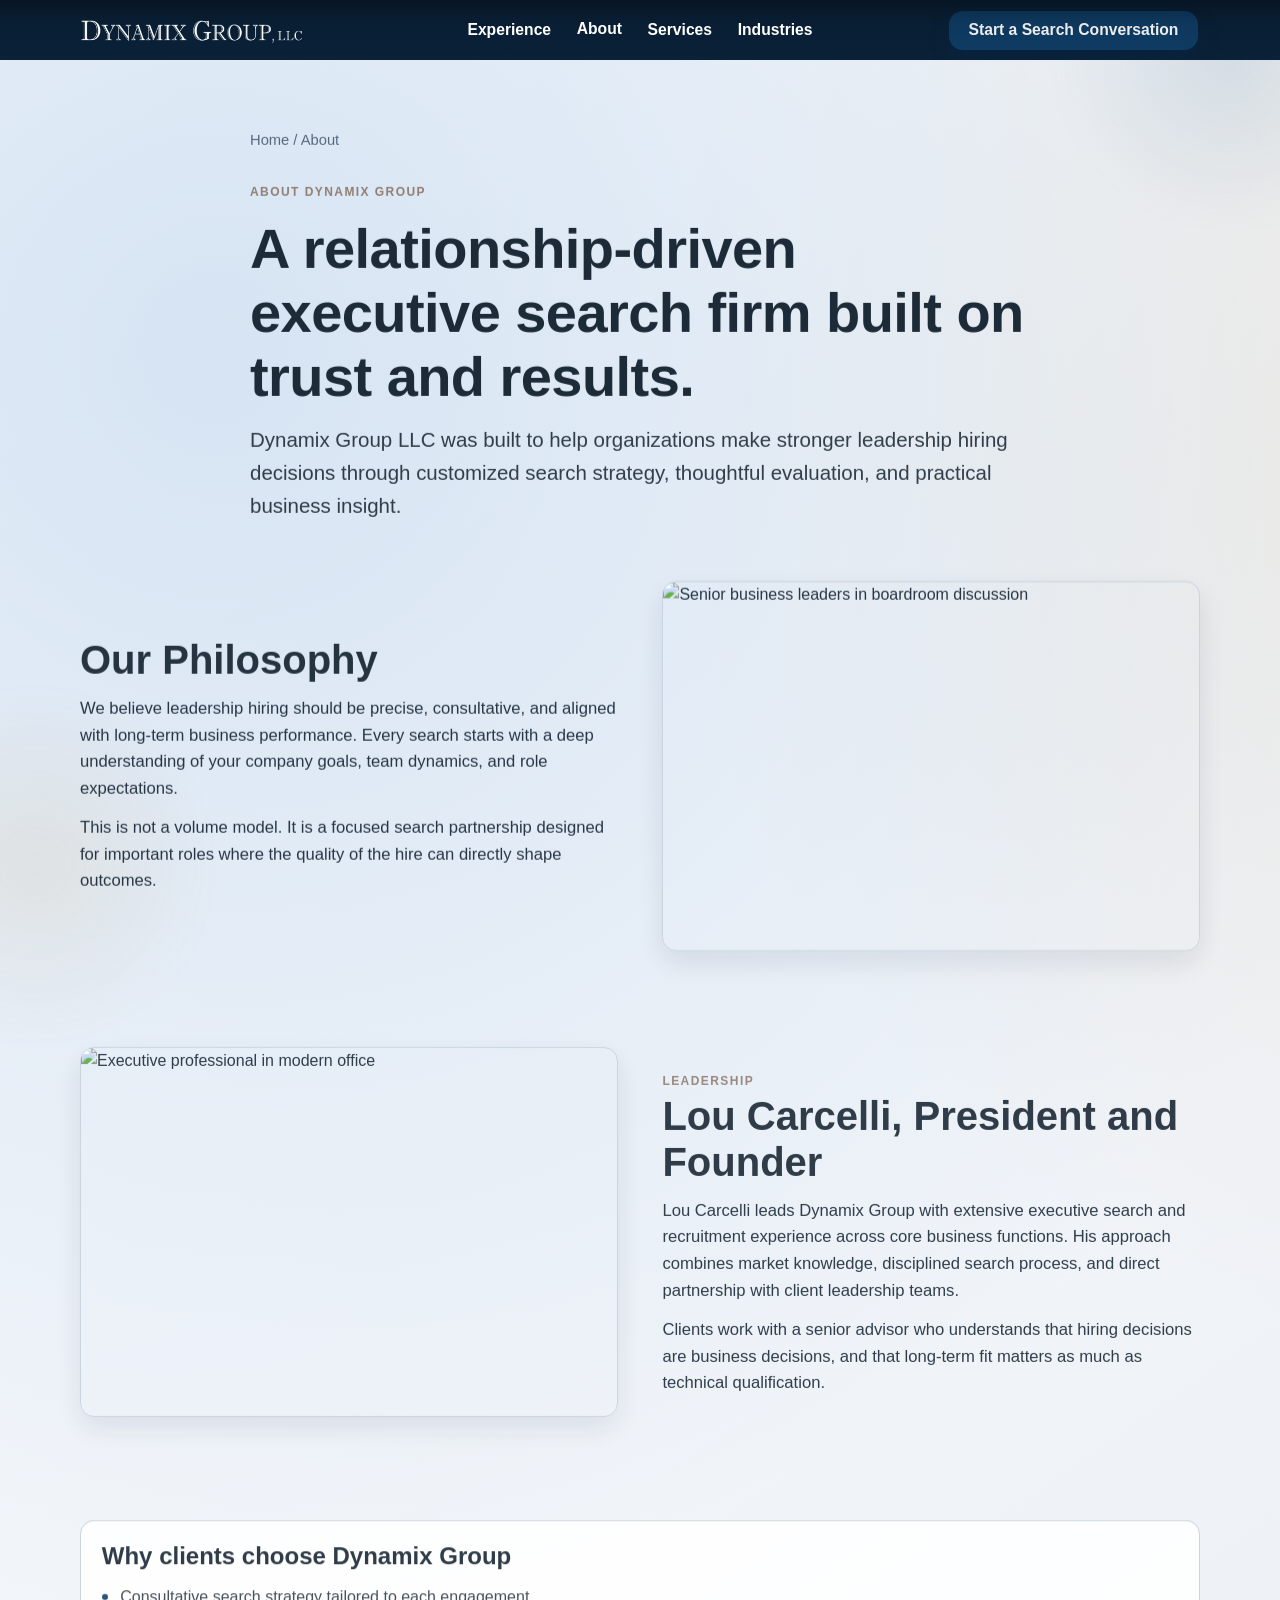
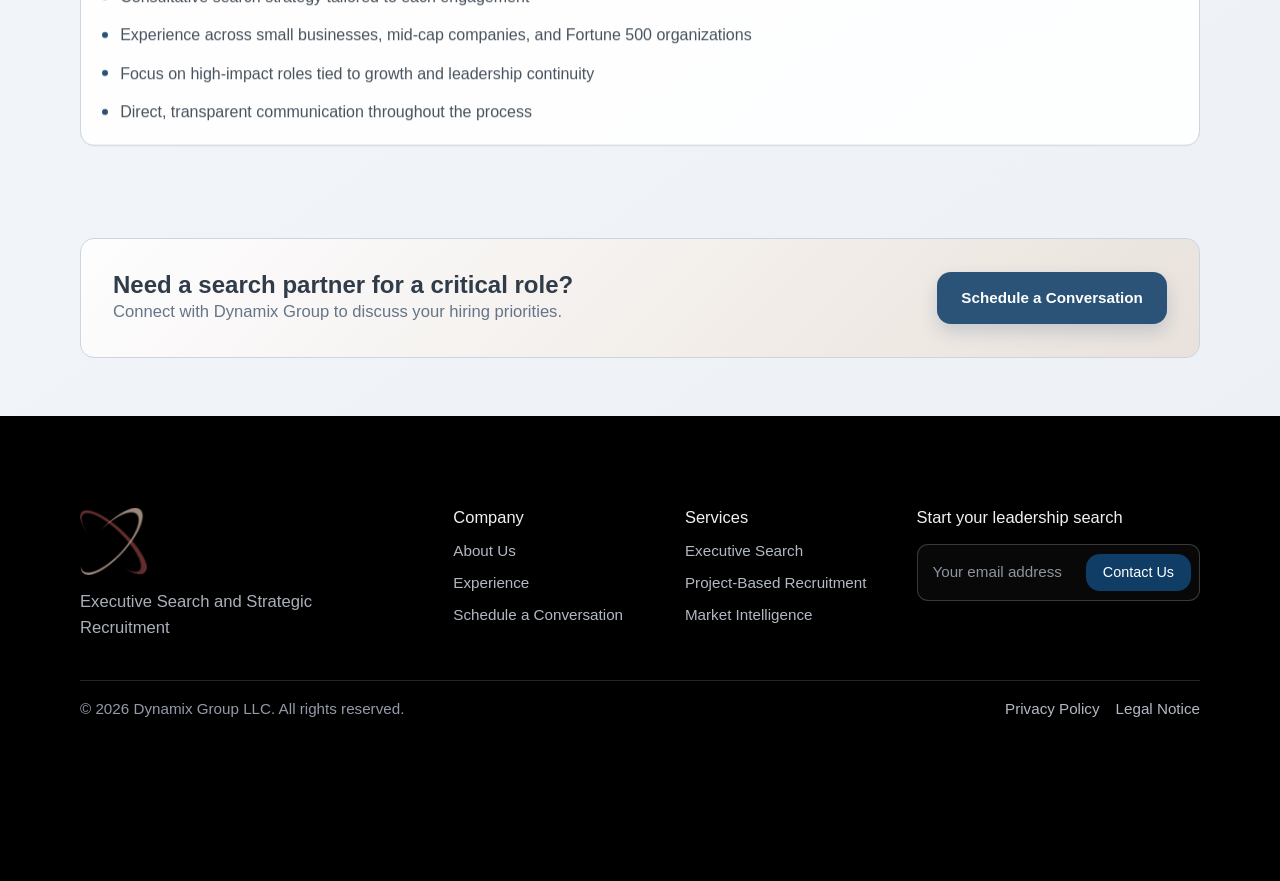
==== commit 7c443801: "update" ====
--- a/about.html
+++ b/about.html
@@ -16,7 +16,7 @@
       <a class="brand" href="index.html" aria-label="Dynamix Group home">
         <img class="brand-wordmark" src="logoword.png" alt="" aria-hidden="true" />
       </a>
-      <button class="nav-toggle" aria-label="Toggle menu" aria-expanded="false">Menu</button>
+      <button class="nav-toggle" aria-label="Toggle menu" aria-expanded="false"><span class="nav-toggle-icon" aria-hidden="true"></span></button>
       <nav class="nav-links" aria-label="Primary">
         <div class="nav-menu">
           <a class="nav-link" href="experience.html">Experience</a>
--- a/assets/css/styles.css
+++ b/assets/css/styles.css
@@ -442,6 +442,49 @@
   width: 44px;
   height: 44px;
   border-radius: 8px;
+  padding: 0;
+}
+
+.nav-toggle-icon {
+  position: relative;
+  width: 18px;
+  height: 2px;
+  border-radius: 999px;
+  background: currentColor;
+  display: inline-block;
+}
+
+.nav-toggle-icon::before,
+.nav-toggle-icon::after {
+  content: "";
+  position: absolute;
+  left: 0;
+  width: 18px;
+  height: 2px;
+  border-radius: 999px;
+  background: currentColor;
+}
+
+.nav-toggle-icon::before {
+  top: -6px;
+}
+
+.nav-toggle-icon::after {
+  top: 6px;
+}
+
+.nav-toggle[aria-expanded="true"] .nav-toggle-icon {
+  background: transparent;
+}
+
+.nav-toggle[aria-expanded="true"] .nav-toggle-icon::before {
+  top: 0;
+  transform: rotate(45deg);
+}
+
+.nav-toggle[aria-expanded="true"] .nav-toggle-icon::after {
+  top: 0;
+  transform: rotate(-45deg);
 }
 
 .btn {
@@ -2535,8 +2578,181 @@
 }
 
 @media (max-width: 980px) {
+  @keyframes recruitingWheelMobile {
+    0% {
+      opacity: 0.03;
+      transform: translate3d(0, 218px, 0) scale(0.985);
+      z-index: 2;
+    }
+    22% {
+      opacity: 0.1;
+      transform: translate3d(0, 168px, 0) scale(0.988);
+      z-index: 3;
+    }
+    44% {
+      opacity: 0.24;
+      transform: translate3d(0, 114px, 0) scale(0.992);
+      z-index: 4;
+    }
+    64% {
+      opacity: 0.5;
+      transform: translate3d(0, 62px, 0) scale(0.996);
+      z-index: 5;
+    }
+    76% {
+      opacity: 0.84;
+      transform: translate3d(0, 16px, 0) scale(0.998);
+      z-index: 5;
+    }
+    82% {
+      opacity: 1;
+      transform: translate3d(0, -8px, 0) scale(1.012);
+      z-index: 6;
+    }
+    86%,
+    90% {
+      opacity: 1;
+      transform: translate3d(0, 0, 0) scale(1);
+      z-index: 6;
+    }
+    94% {
+      opacity: 0;
+      transform: translate3d(0, -68px, 0) scale(1.02);
+      z-index: 6;
+    }
+    94.1% {
+      opacity: 0;
+      transform: translate3d(0, 250px, 0) scale(0.98);
+      z-index: 1;
+    }
+    100% {
+      opacity: 0.04;
+      transform: translate3d(0, 218px, 0) scale(0.985);
+      z-index: 2;
+    }
+  }
+
+  .home-page .hero {
+    min-height: auto;
+    padding-top: calc(var(--nav-height) + 1.25rem);
+    padding-bottom: 1.8rem;
+    align-items: flex-start;
+    background: #000;
+  }
+
+  .home-page .hero .hero-grid {
+    min-height: auto;
+    align-content: start;
+    gap: 1.1rem;
+  }
+
+  .hero-video {
+    display: block;
+  }
+
+  .hero .section-cycle-title::before,
+  .hero .section-cycle-title::after {
+    content: none;
+  }
+
+  .hero-copy {
+    max-width: 100%;
+    gap: 0.82rem;
+  }
+
+  .hero h1,
+  .hero h2,
+  .hero h3,
+  .hero h4 {
+    font-size: clamp(1.95rem, 9.2vw, 2.7rem);
+    line-height: 1.14;
+  }
+
+  .hero-typing {
+    min-height: 0;
+    row-gap: 0.12em;
+  }
+
+  .typing-prefix {
+    white-space: normal;
+  }
+
+  .typing-word {
+    min-width: 0;
+    max-width: 100%;
+  }
+
+  .workflow-visual-stage {
+    display: block;
+    position: relative;
+    min-height: clamp(240px, 62vw, 320px);
+    margin-top: 0.45rem;
+    border-top: 1px solid #d4dbe4;
+  }
+
+  .workflow-panel {
+    grid-template-columns: 1fr;
+  }
+
+  .recruiting-alert-stage {
+    position: relative;
+    display: grid;
+    align-content: start;
+    min-height: clamp(250px, 66vw, 320px);
+    overflow: visible;
+    gap: 0;
+  }
+
+  .recruiting-alert-card {
+    position: absolute;
+    top: 0;
+    left: 0;
+    right: 0;
+    opacity: 0;
+    animation: recruitingWheelMobile 10.8s linear infinite;
+    animation-delay: var(--alert-delay, 0s);
+    animation-play-state: running;
+    margin: 0;
+    padding: 0.72rem 2.45rem 0.82rem 2.45rem;
+  }
+
+  .recruiting-alert-card::before {
+    left: 0.62rem;
+    width: 1.25rem;
+    height: 1.25rem;
+  }
+
+  .recruiting-alert-card::after {
+    right: 0.62rem;
+    width: 1.4rem;
+    height: 1.4rem;
+    font-size: 0.66rem;
+  }
+
+  .recruiting-alert-card h3 {
+    margin: 0.12rem 0 0.18rem;
+    font-size: clamp(0.86rem, 3.8vw, 0.98rem);
+    line-height: 1.28;
+  }
+
+  .recruiting-alert-card p {
+    font-size: clamp(0.76rem, 3.15vw, 0.88rem);
+    line-height: 1.34;
+  }
+
+  .recruiting-alert-label {
+    font-size: 0.6rem;
+    gap: 0.35rem;
+  }
+
   .nav {
-    justify-content: flex-end;
+    justify-content: center;
+    min-height: calc(var(--nav-height) + 4px);
+    padding-inline: 0;
+  }
+
+  .nav-wrap {
+    overflow: visible;
   }
 
   main {
@@ -2563,17 +2779,18 @@
   }
 
   .recruiting-visual-card {
-    min-height: 380px;
+    min-height: clamp(280px, 72vw, 360px);
   }
 
   .recruiting-alert-stage {
-    min-height: 280px;
+    min-height: clamp(250px, 66vw, 320px);
   }
 
   .recruiting-alert-card {
+    top: 0;
     left: 0;
     right: 0;
-    padding: 0.75rem 0.8rem 0.82rem;
+    padding: 0.72rem 2.45rem 0.82rem 2.45rem;
   }
 
   .recruiting-copy {
@@ -2595,19 +2812,37 @@
   }
 
   .engage-card {
-    aspect-ratio: 1 / 1.1;
+    aspect-ratio: 1 / 0.88;
   }
 
   .engage-overlay {
     left: 0.75rem;
     right: 0.75rem;
     bottom: 0.75rem;
-    height: 52%;
-    padding: 0.95rem 0.9rem 1rem;
+    height: auto;
+    min-height: 48%;
+    padding: 0.74rem 0.76rem 0.78rem;
+    row-gap: 0.3rem;
+  }
+
+  .engage-overlay h3 {
+    font-size: clamp(1rem, 4.6vw, 1.14rem);
+    line-height: 1.2;
+  }
+
+  .engage-title {
+    min-height: 2.2rem;
+    align-items: flex-start;
   }
 
   .engage-overlay p {
+    font-size: clamp(0.88rem, 3.7vw, 0.98rem);
+    line-height: 1.38;
     -webkit-line-clamp: 4;
+  }
+
+  .engage-more {
+    font-size: 0.8rem;
   }
 
   .about-us-feature {
@@ -2698,10 +2933,19 @@
 
   .nav-toggle {
     display: inline-block;
+    position: absolute;
+    right: 0;
+    top: 50%;
+    transform: translateY(-50%);
+    z-index: 4;
   }
 
   .brand {
     gap: 0;
+    position: absolute;
+    left: 50%;
+    transform: translateX(-50%);
+    z-index: 3;
   }
 
   .brand-wordmark {
@@ -2714,14 +2958,17 @@
     top: calc(100% + 0.45rem);
     left: 4vw;
     right: 4vw;
-    border: 1px solid var(--line);
-    border-radius: 12px;
-    background: rgba(8, 15, 26, 0.97);
-    padding: 0.85rem;
+    z-index: 60;
+    border: 1px solid rgba(222, 232, 245, 0.24);
+    border-radius: 10px;
+    background: rgba(7, 13, 20, 0.86);
+    backdrop-filter: blur(10px);
+    -webkit-backdrop-filter: blur(10px);
+    padding: 0.45rem;
     flex-direction: column;
     align-items: stretch;
-    gap: 0.5rem;
-    box-shadow: var(--shadow-soft);
+    gap: 0.2rem;
+    box-shadow: 0 10px 24px rgba(3, 9, 16, 0.28);
     opacity: 0;
     pointer-events: none;
     transform: translateY(-6px);
@@ -2735,16 +2982,24 @@
     width: 100%;
     flex-direction: column;
     align-items: stretch;
-    gap: 0.4rem;
+    gap: 0.12rem;
   }
 
   .nav-link {
     width: 100%;
+    font-size: 0.93rem;
+    font-weight: 500;
+    padding: 0.52rem 0.62rem;
+    border-radius: 8px;
   }
 
   .nav-cta {
     margin-left: 0;
+    margin-top: 0.14rem;
     text-align: center;
+    background: transparent;
+    border: 1px solid rgba(225, 235, 247, 0.28);
+    box-shadow: none;
   }
 
   .nav-links.open {
